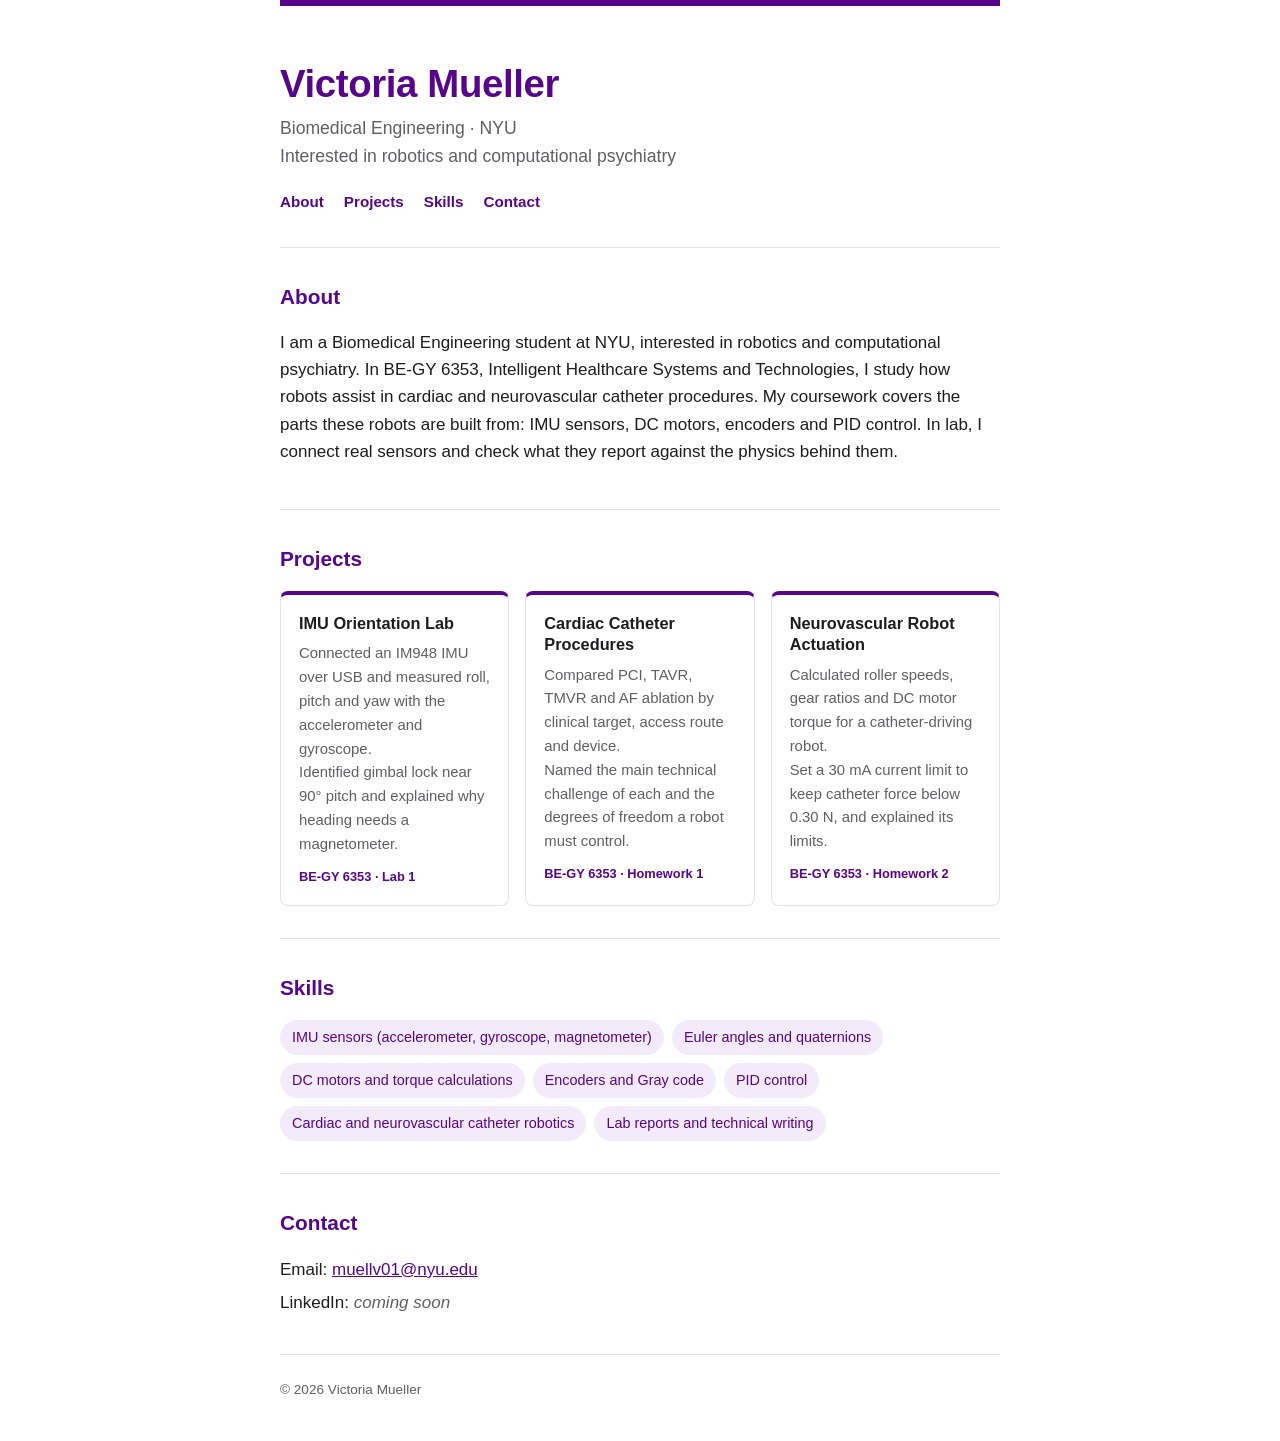
==== index.html @ a9e7413c "Add personal website Co-Authored-By: Claude Opus 5.5 <noreply@anthropic.com>" ====
<!doctype html>
<html lang="en">
<head>
<meta charset="utf-8">
<meta name="viewport" content="width=device-width, initial-scale=1">
<title>Victoria Mueller</title>
<meta name="description" content="Victoria Mueller — Biomedical Engineering, NYU. Robotics and computational psychiatry.">
<style>
  :root {
    --purple: #57068c;
    --purple-light: #f3ebf9;
    --text: #1d1d1f;
    --muted: #5f5f66;
    --line: #e6e1ea;
    --bg: #ffffff;
  }
  * { box-sizing: border-box; }
  body {
    margin: 0;
    background: var(--bg);
    color: var(--text);
    font: 17px/1.6 -apple-system, BlinkMacSystemFont, "Segoe UI", Roboto, Helvetica, Arial, sans-serif;
  }
  .wrap { max-width: 760px; margin: 0 auto; padding: 0 20px; }
  header { border-top: 6px solid var(--purple); padding: 56px 0 32px; }
  h1 { margin: 0; font-size: 2.4rem; line-height: 1.15; color: var(--purple); letter-spacing: -0.01em; }
  .tagline { margin: 8px 0 0; font-size: 1.1rem; color: var(--muted); }
  nav { margin-top: 20px; display: flex; flex-wrap: wrap; gap: 8px 20px; }
  nav a { color: var(--purple); text-decoration: none; font-weight: 600; font-size: 0.95rem; }
  nav a:hover { text-decoration: underline; }
  section { padding: 32px 0; border-top: 1px solid var(--line); }
  h2 { margin: 0 0 16px; font-size: 1.3rem; color: var(--purple); }
  p { margin: 0 0 12px; }
  .cards { display: grid; gap: 16px; grid-template-columns: 1fr; }
  @media (min-width: 640px) { .cards { grid-template-columns: repeat(3, 1fr); } }
  .card {
    border: 1px solid var(--line);
    border-top: 4px solid var(--purple);
    border-radius: 8px;
    padding: 18px;
    background: #fff;
  }
  .card h3 { margin: 0 0 8px; font-size: 1.02rem; line-height: 1.3; }
  .card p { margin: 0; font-size: 0.93rem; color: var(--muted); }
  .card .course { display: block; margin-top: 10px; font-size: 0.8rem; color: var(--purple); font-weight: 600; }
  .skills { list-style: none; padding: 0; margin: 0; display: flex; flex-wrap: wrap; gap: 8px; }
  .skills li {
    background: var(--purple-light);
    color: var(--purple);
    padding: 6px 12px;
    border-radius: 999px;
    font-size: 0.9rem;
    font-weight: 500;
  }
  .contact { list-style: none; padding: 0; margin: 0; }
  .contact li { margin-bottom: 6px; }
  .contact a { color: var(--purple); }
  .todo { color: var(--muted); font-style: italic; }
  footer { padding: 24px 0 40px; border-top: 1px solid var(--line); color: var(--muted); font-size: 0.85rem; }
  @media (max-width: 480px) {
    header { padding-top: 40px; }
    h1 { font-size: 2rem; }
  }
</style>
</head>
<body>
  <div class="wrap">
    <header>
      <h1>Victoria Mueller</h1>
      <p class="tagline">Biomedical Engineering · NYU<br>Interested in robotics and computational psychiatry</p>
      <nav>
        <a href="#about">About</a>
        <a href="#projects">Projects</a>
        <a href="#skills">Skills</a>
        <a href="#contact">Contact</a>
      </nav>
    </header>

    <section id="about">
      <h2>About</h2>
      <p>I am a Biomedical Engineering student at NYU, interested in robotics and computational psychiatry. In BE-GY 6353, Intelligent Healthcare Systems and Technologies, I study how robots assist in cardiac and neurovascular catheter procedures. My coursework covers the parts these robots are built from: IMU sensors, DC motors, encoders and PID control. In lab, I connect real sensors and check what they report against the physics behind them.</p>
    </section>

    <section id="projects">
      <h2>Projects</h2>
      <div class="cards">
        <article class="card">
          <h3>IMU Orientation Lab</h3>
          <p>Connected an IM948 IMU over USB and measured roll, pitch and yaw with the accelerometer and gyroscope.</p>
          <p>Identified gimbal lock near 90° pitch and explained why heading needs a magnetometer.</p>
          <span class="course">BE-GY 6353 · Lab 1</span>
        </article>
        <article class="card">
          <h3>Cardiac Catheter Procedures</h3>
          <p>Compared PCI, TAVR, TMVR and AF ablation by clinical target, access route and device.</p>
          <p>Named the main technical challenge of each and the degrees of freedom a robot must control.</p>
          <span class="course">BE-GY 6353 · Homework 1</span>
        </article>
        <article class="card">
          <h3>Neurovascular Robot Actuation</h3>
          <p>Calculated roller speeds, gear ratios and DC motor torque for a catheter-driving robot.</p>
          <p>Set a 30 mA current limit to keep catheter force below 0.30 N, and explained its limits.</p>
          <span class="course">BE-GY 6353 · Homework 2</span>
        </article>
      </div>
    </section>

    <section id="skills">
      <h2>Skills</h2>
      <ul class="skills">
        <li>IMU sensors (accelerometer, gyroscope, magnetometer)</li>
        <li>Euler angles and quaternions</li>
        <li>DC motors and torque calculations</li>
        <li>Encoders and Gray code</li>
        <li>PID control</li>
        <li>Cardiac and neurovascular catheter robotics</li>
        <li>Lab reports and technical writing</li>
      </ul>
    </section>

    <section id="contact">
      <h2>Contact</h2>
      <ul class="contact">
        <li>Email: <a href="mailto:muellv01@nyu.edu">muellv01@nyu.edu</a></li>
        <li>LinkedIn: <span class="todo">coming soon</span></li>
      </ul>
    </section>

    <footer>© 2026 Victoria Mueller</footer>
  </div>
</body>
</html>
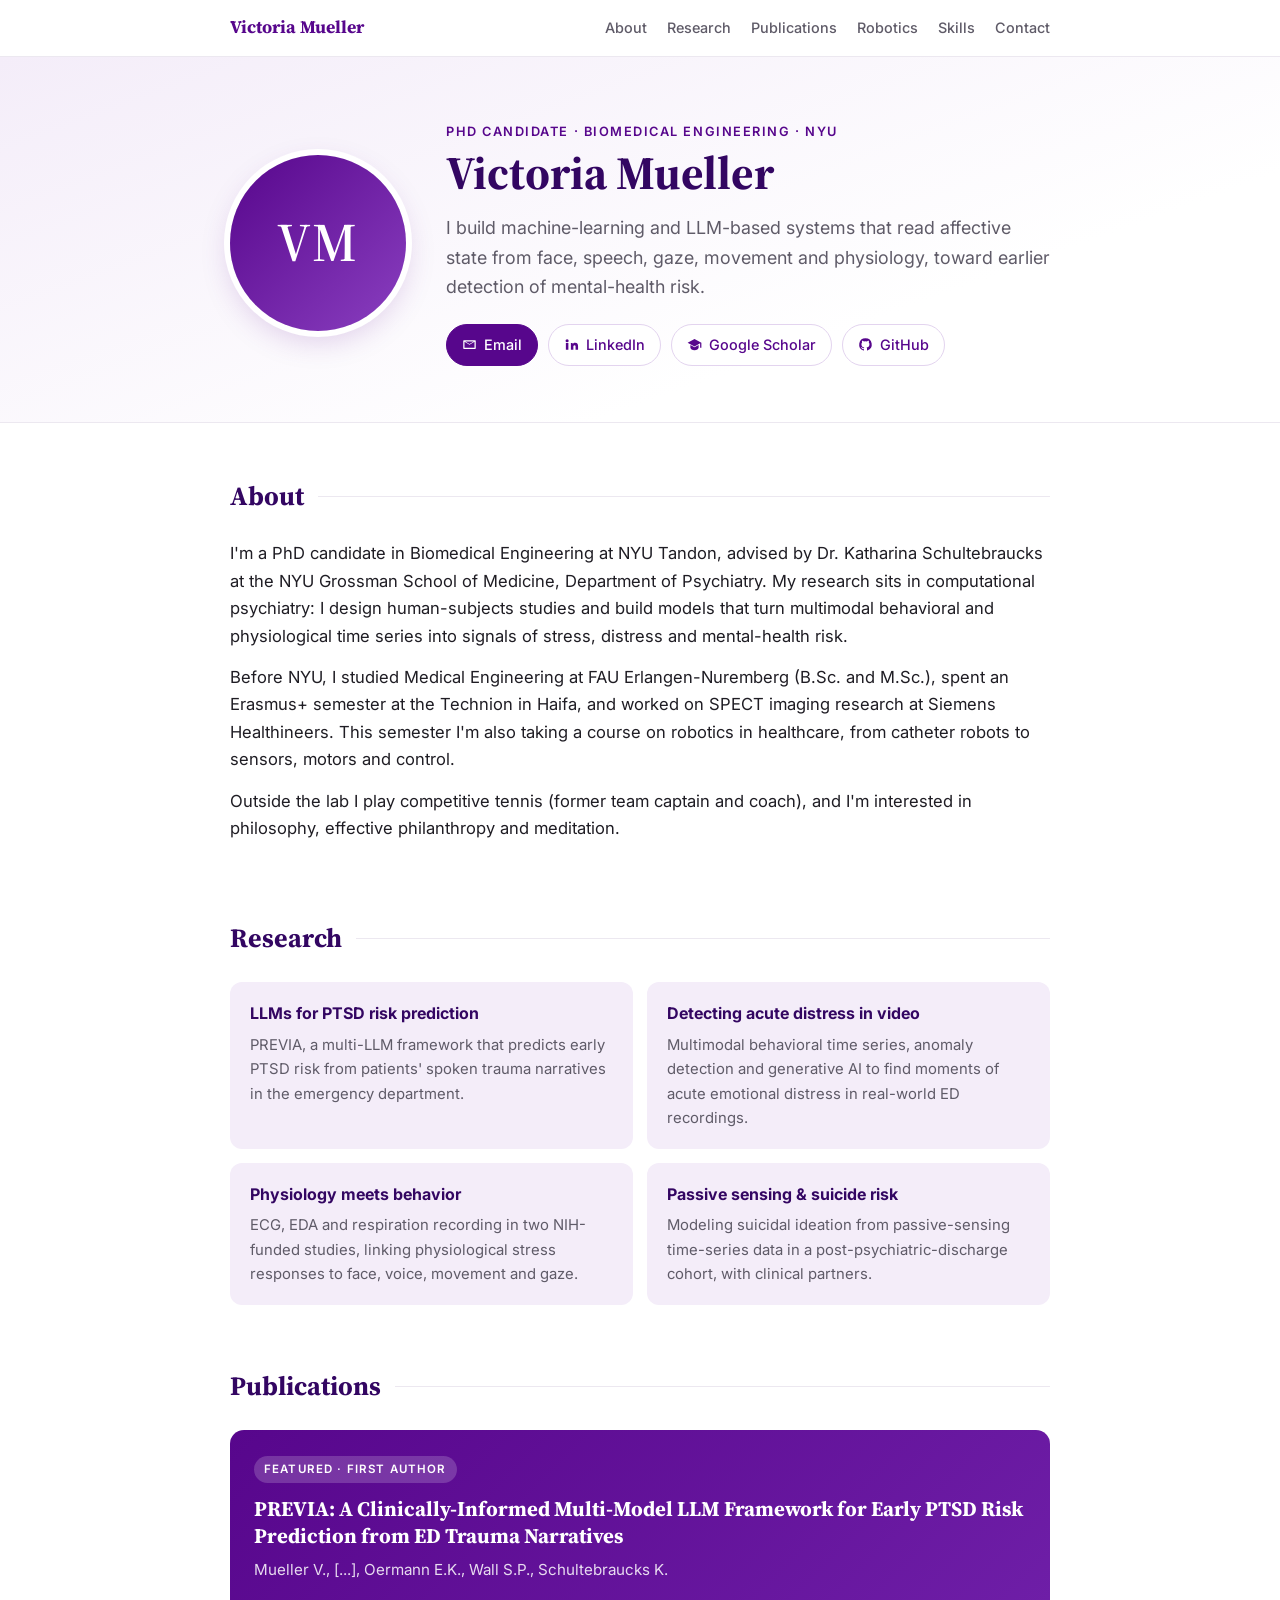
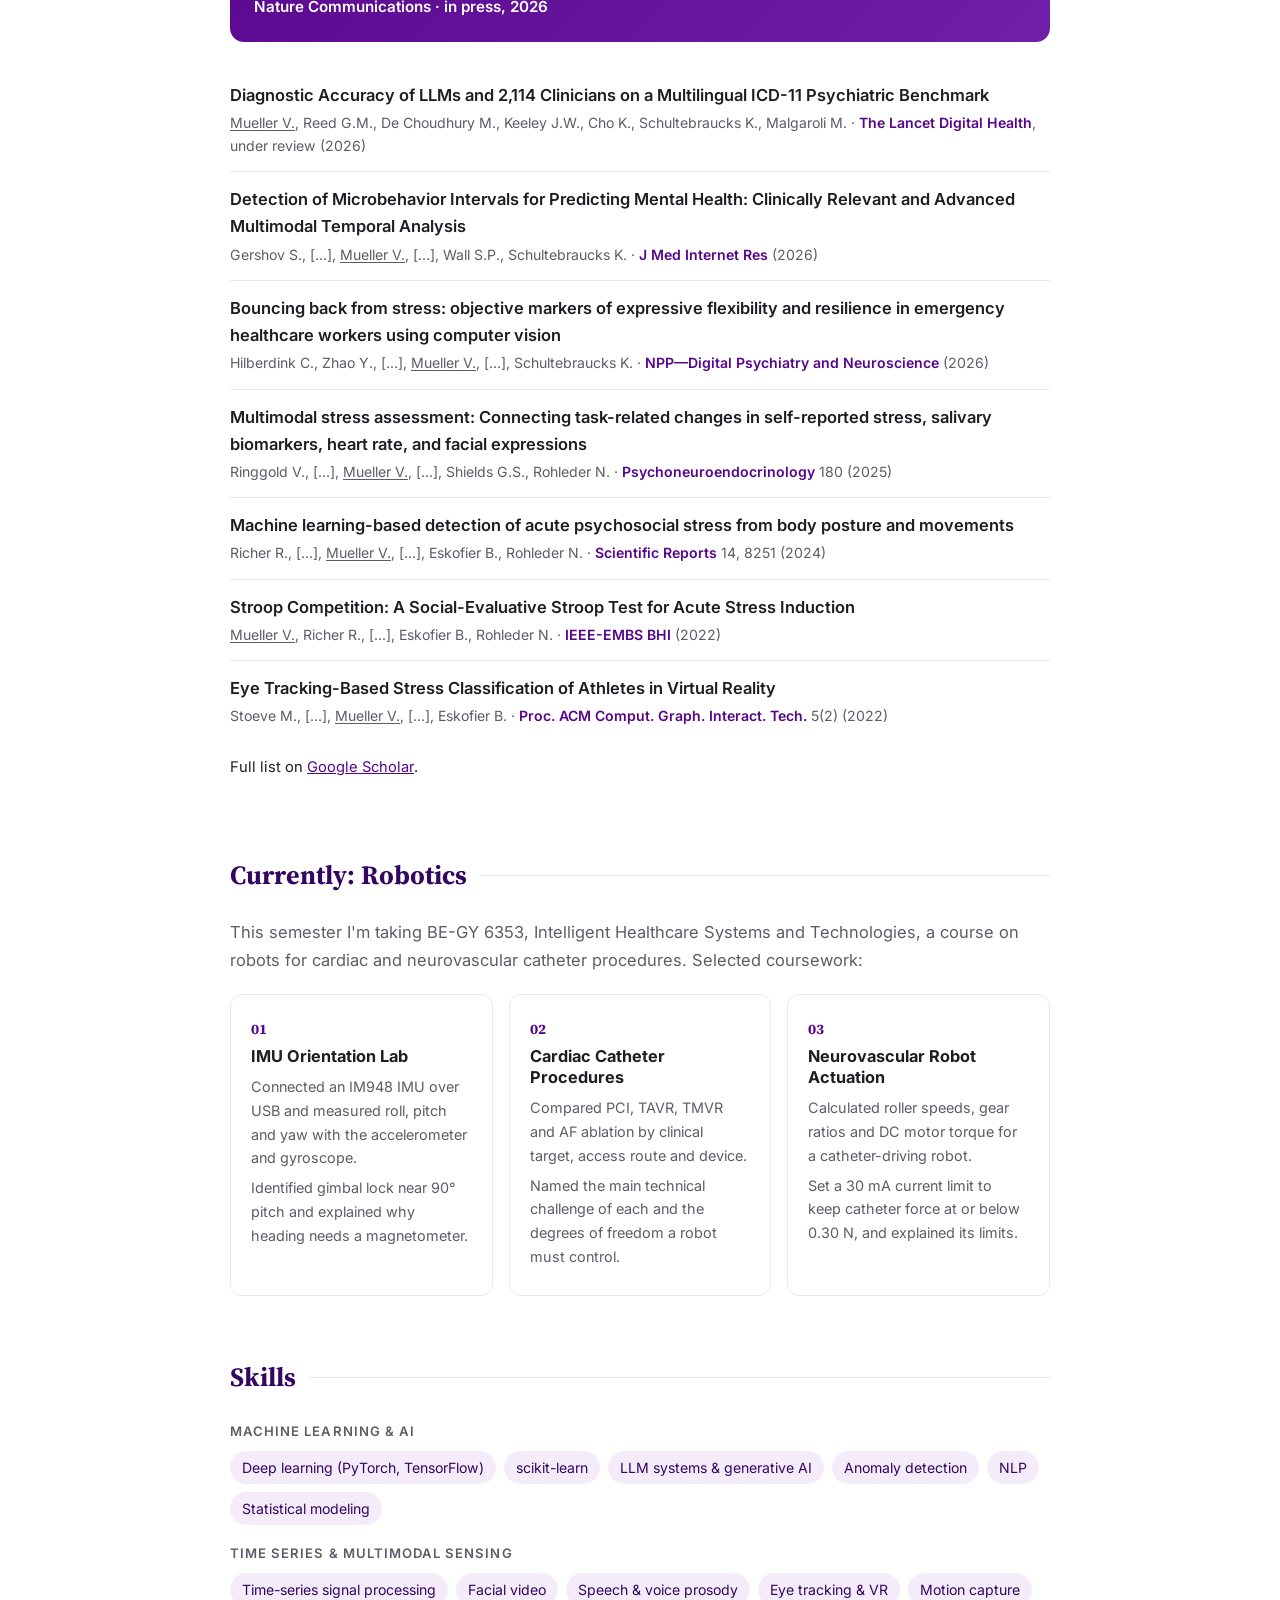
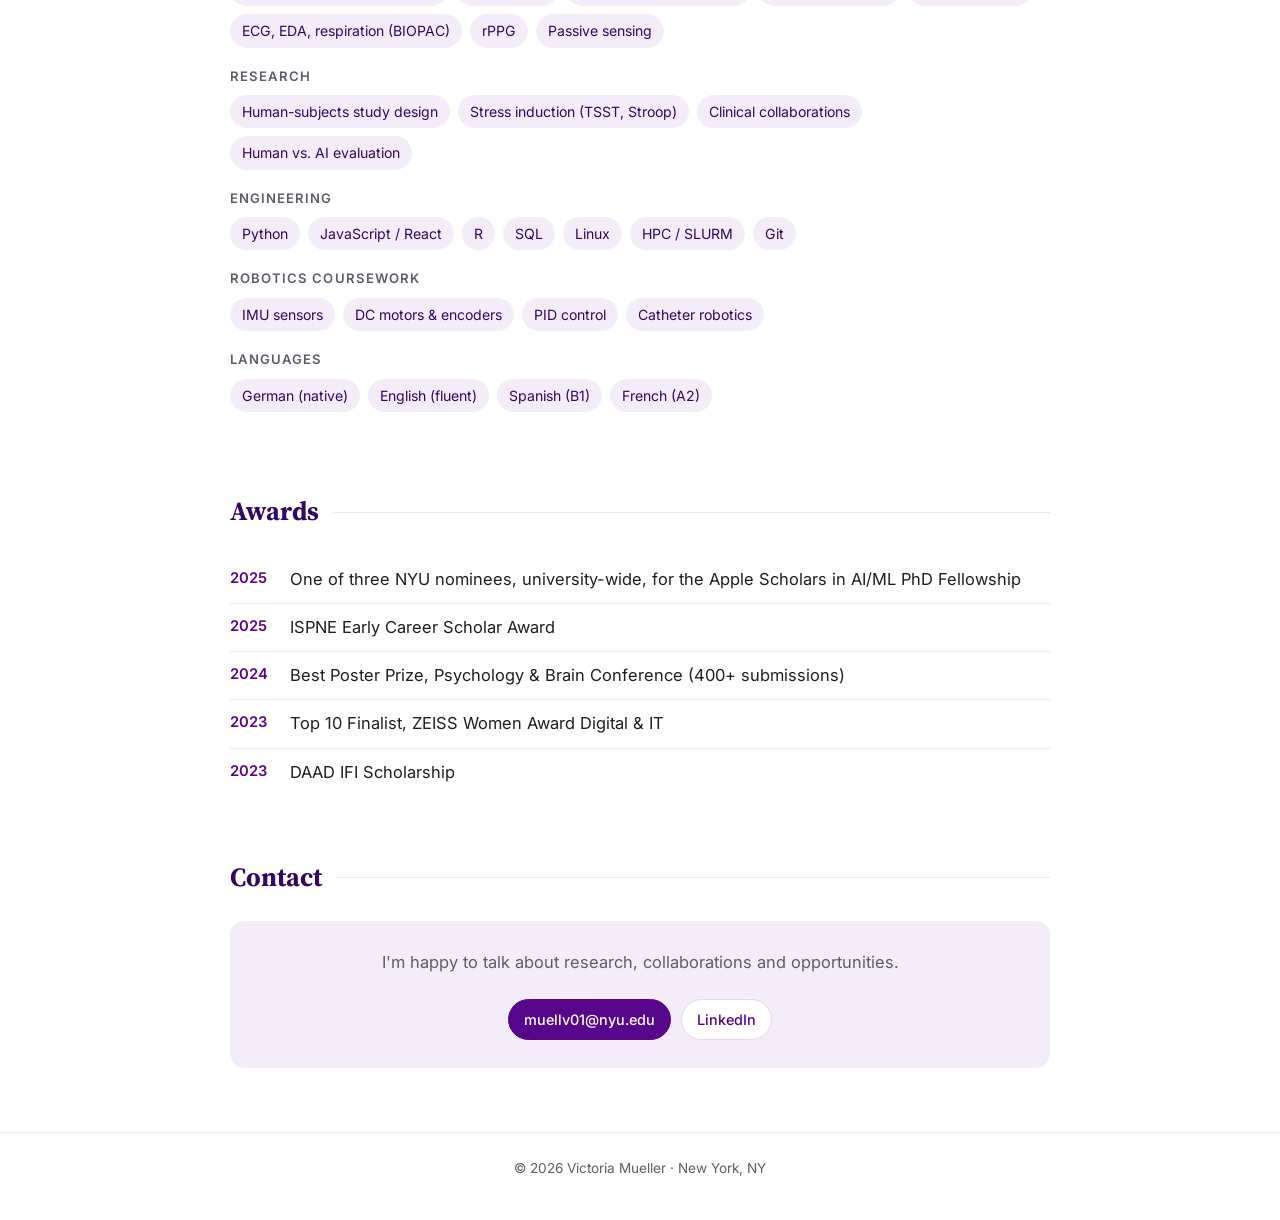
==== commit ddaa896e: "Redesign site: research, publications, awards, photo slot Co-Authored-By: Claude Opus 5.5 <noreply@a" ====
--- a/index.html
+++ b/index.html
@@ -4,129 +4,375 @@
 <meta charset="utf-8">
 <meta name="viewport" content="width=device-width, initial-scale=1">
 <title>Victoria Mueller</title>
-<meta name="description" content="Victoria Mueller — Biomedical Engineering, NYU. Robotics and computational psychiatry.">
+<meta name="description" content="Victoria Mueller — PhD candidate in Biomedical Engineering at NYU. Computational psychiatry, machine learning, and multimodal sensing.">
+<link rel="preconnect" href="https://fonts.googleapis.com">
+<link rel="preconnect" href="https://fonts.gstatic.com" crossorigin>
+<link href="https://fonts.googleapis.com/css2?family=Inter:wght@400;500;600&family=Source+Serif+4:opsz,wght@8..60,600;8..60,700&display=swap" rel="stylesheet">
 <style>
   :root {
     --purple: #57068c;
-    --purple-light: #f3ebf9;
-    --text: #1d1d1f;
-    --muted: #5f5f66;
-    --line: #e6e1ea;
+    --purple-dark: #330662;
+    --purple-soft: #f4edf9;
+    --purple-line: #e3d4ef;
+    --text: #1f1d24;
+    --muted: #5f5b68;
+    --line: #ece8f0;
     --bg: #ffffff;
+    --serif: "Source Serif 4", Georgia, "Times New Roman", serif;
+    --sans: "Inter", -apple-system, BlinkMacSystemFont, "Segoe UI", Roboto, Helvetica, Arial, sans-serif;
   }
   * { box-sizing: border-box; }
+  html { scroll-behavior: smooth; }
   body {
     margin: 0;
     background: var(--bg);
     color: var(--text);
-    font: 17px/1.6 -apple-system, BlinkMacSystemFont, "Segoe UI", Roboto, Helvetica, Arial, sans-serif;
-  }
-  .wrap { max-width: 760px; margin: 0 auto; padding: 0 20px; }
-  header { border-top: 6px solid var(--purple); padding: 56px 0 32px; }
-  h1 { margin: 0; font-size: 2.4rem; line-height: 1.15; color: var(--purple); letter-spacing: -0.01em; }
-  .tagline { margin: 8px 0 0; font-size: 1.1rem; color: var(--muted); }
-  nav { margin-top: 20px; display: flex; flex-wrap: wrap; gap: 8px 20px; }
-  nav a { color: var(--purple); text-decoration: none; font-weight: 600; font-size: 0.95rem; }
-  nav a:hover { text-decoration: underline; }
-  section { padding: 32px 0; border-top: 1px solid var(--line); }
-  h2 { margin: 0 0 16px; font-size: 1.3rem; color: var(--purple); }
-  p { margin: 0 0 12px; }
+    font: 16.5px/1.65 var(--sans);
+    -webkit-font-smoothing: antialiased;
+  }
+  a { color: var(--purple); }
+  .wrap { max-width: 860px; margin: 0 auto; padding: 0 20px; }
+
+  /* Top bar */
+  .topbar {
+    position: sticky; top: 0; z-index: 10;
+    background: rgba(255,255,255,.92);
+    backdrop-filter: blur(8px);
+    -webkit-backdrop-filter: blur(8px);
+    border-bottom: 1px solid var(--line);
+  }
+  .topbar .wrap { display: flex; align-items: center; justify-content: space-between; height: 56px; gap: 16px; }
+  .brand { font-family: var(--serif); font-weight: 700; font-size: 1.1rem; color: var(--purple); text-decoration: none; white-space: nowrap; }
+  .topbar nav { display: flex; gap: 20px; overflow-x: auto; scrollbar-width: none; }
+  .topbar nav::-webkit-scrollbar { display: none; }
+  .topbar nav a { color: var(--muted); text-decoration: none; font-size: .9rem; font-weight: 500; white-space: nowrap; }
+  .topbar nav a:hover { color: var(--purple); }
+
+  /* Hero */
+  .hero {
+    background: linear-gradient(160deg, var(--purple-soft) 0%, #ffffff 70%);
+    border-bottom: 1px solid var(--line);
+  }
+  .hero .wrap { display: flex; align-items: center; gap: 40px; padding-top: 64px; padding-bottom: 56px; }
+  .photo {
+    flex: 0 0 176px; width: 176px; height: 176px; border-radius: 50%;
+    overflow: hidden; position: relative;
+    background: linear-gradient(135deg, var(--purple) 0%, #8a3fc0 100%);
+    box-shadow: 0 0 0 6px #fff, 0 10px 30px rgba(87, 6, 140, .18);
+    display: flex; align-items: center; justify-content: center;
+  }
+  .photo span { color: #fff; font-family: var(--serif); font-size: 3.4rem; font-weight: 600; letter-spacing: .02em; }
+  .photo img { position: absolute; inset: 0; width: 100%; height: 100%; object-fit: cover; }
+  .eyebrow { margin: 0 0 6px; font-size: .8rem; font-weight: 600; letter-spacing: .12em; text-transform: uppercase; color: var(--purple); }
+  h1 { margin: 0; font-family: var(--serif); font-size: 2.9rem; line-height: 1.1; color: var(--purple-dark); }
+  .lede { margin: 14px 0 0; font-size: 1.12rem; color: var(--muted); max-width: 34em; }
+  .links { margin-top: 22px; display: flex; flex-wrap: wrap; gap: 10px; }
+  .btn {
+    display: inline-flex; align-items: center; gap: 7px;
+    padding: 8px 15px; border-radius: 999px;
+    font-size: .9rem; font-weight: 500; text-decoration: none;
+    border: 1px solid var(--purple-line); background: #fff; color: var(--purple);
+    transition: background .15s, border-color .15s;
+  }
+  .btn:hover { background: var(--purple-soft); border-color: var(--purple); }
+  .btn.primary { background: var(--purple); color: #fff; border-color: var(--purple); }
+  .btn.primary:hover { background: var(--purple-dark); }
+  .btn svg { width: 15px; height: 15px; fill: currentColor; flex: none; }
+
+  /* Sections */
+  section { padding: 52px 0 8px; scroll-margin-top: 64px; }
+  h2 {
+    margin: 0 0 22px; font-family: var(--serif); font-size: 1.65rem; color: var(--purple-dark);
+    display: flex; align-items: center; gap: 14px;
+  }
+  h2::after { content: ""; flex: 1; height: 1px; background: var(--line); }
+  p { margin: 0 0 14px; }
+  .about p { font-size: 1.04rem; }
+
+  /* Research */
+  .research { display: grid; gap: 14px; grid-template-columns: 1fr; }
+  @media (min-width: 680px) { .research { grid-template-columns: 1fr 1fr; } }
+  .r-item { padding: 18px 20px; border-radius: 12px; background: var(--purple-soft); }
+  .r-item h3 { margin: 0 0 6px; font-size: 1rem; color: var(--purple-dark); }
+  .r-item p { margin: 0; font-size: .93rem; color: var(--muted); }
+
+  /* Publications */
+  .featured {
+    position: relative; padding: 24px 24px 22px; border-radius: 14px;
+    background: linear-gradient(135deg, var(--purple) 0%, #6f1fa8 100%); color: #fff;
+    margin-bottom: 26px;
+  }
+  .featured .tag {
+    display: inline-block; font-size: .72rem; font-weight: 600; letter-spacing: .1em; text-transform: uppercase;
+    background: rgba(255,255,255,.18); padding: 4px 10px; border-radius: 999px; margin-bottom: 12px;
+  }
+  .featured h3 { margin: 0 0 8px; font-family: var(--serif); font-size: 1.3rem; line-height: 1.3; }
+  .featured p { margin: 0; color: rgba(255,255,255,.85); font-size: .95rem; }
+  .featured .venue { margin-top: 12px; font-weight: 600; color: #fff; }
+  .pubs { list-style: none; margin: 0; padding: 0; }
+  .pubs li { padding: 14px 0; border-bottom: 1px solid var(--line); }
+  .pubs li:last-child { border-bottom: 0; }
+  .pubs .title { font-weight: 600; color: var(--text); text-decoration: none; }
+  a.title:hover { color: var(--purple); text-decoration: underline; }
+  .pubs .meta { display: block; font-size: .88rem; color: var(--muted); margin-top: 2px; }
+  .pubs .meta b { color: var(--purple); font-weight: 600; }
+  .me { text-decoration: underline; text-underline-offset: 2px; }
+  .more { margin-top: 14px; font-size: .92rem; }
+
+  /* Robotics */
+  .note { color: var(--muted); margin-bottom: 20px; }
   .cards { display: grid; gap: 16px; grid-template-columns: 1fr; }
-  @media (min-width: 640px) { .cards { grid-template-columns: repeat(3, 1fr); } }
+  @media (min-width: 680px) { .cards { grid-template-columns: repeat(3, 1fr); } }
   .card {
-    border: 1px solid var(--line);
-    border-top: 4px solid var(--purple);
-    border-radius: 8px;
-    padding: 18px;
-    background: #fff;
-  }
-  .card h3 { margin: 0 0 8px; font-size: 1.02rem; line-height: 1.3; }
-  .card p { margin: 0; font-size: 0.93rem; color: var(--muted); }
-  .card .course { display: block; margin-top: 10px; font-size: 0.8rem; color: var(--purple); font-weight: 600; }
-  .skills { list-style: none; padding: 0; margin: 0; display: flex; flex-wrap: wrap; gap: 8px; }
-  .skills li {
-    background: var(--purple-light);
-    color: var(--purple);
-    padding: 6px 12px;
-    border-radius: 999px;
-    font-size: 0.9rem;
-    font-weight: 500;
-  }
-  .contact { list-style: none; padding: 0; margin: 0; }
-  .contact li { margin-bottom: 6px; }
-  .contact a { color: var(--purple); }
-  .todo { color: var(--muted); font-style: italic; }
-  footer { padding: 24px 0 40px; border-top: 1px solid var(--line); color: var(--muted); font-size: 0.85rem; }
-  @media (max-width: 480px) {
-    header { padding-top: 40px; }
-    h1 { font-size: 2rem; }
+    border: 1px solid var(--line); border-radius: 12px; padding: 20px;
+    background: #fff; transition: box-shadow .2s, transform .2s;
+  }
+  .card:hover { box-shadow: 0 8px 24px rgba(87, 6, 140, .10); transform: translateY(-2px); }
+  .card .num { font-family: var(--serif); font-size: .9rem; font-weight: 700; color: var(--purple); }
+  .card h3 { margin: 4px 0 8px; font-size: 1.02rem; line-height: 1.3; }
+  .card p { margin: 0 0 6px; font-size: .9rem; color: var(--muted); }
+
+  /* Skills */
+  .skill-group { margin-bottom: 18px; }
+  .skill-group h3 { margin: 0 0 8px; font-size: .82rem; font-weight: 600; letter-spacing: .08em; text-transform: uppercase; color: var(--muted); }
+  .chips { list-style: none; padding: 0; margin: 0; display: flex; flex-wrap: wrap; gap: 8px; }
+  .chips li { background: var(--purple-soft); color: var(--purple-dark); padding: 5px 12px; border-radius: 999px; font-size: .88rem; }
+
+  /* Awards */
+  .awards { list-style: none; padding: 0; margin: 0; }
+  .awards li { display: flex; gap: 16px; padding: 10px 0; border-bottom: 1px solid var(--line); }
+  .awards li:last-child { border-bottom: 0; }
+  .awards .yr { flex: 0 0 44px; color: var(--purple); font-weight: 600; font-size: .92rem; }
+
+  /* Contact */
+  .contact-box {
+    margin-top: 4px; padding: 28px; border-radius: 14px; background: var(--purple-soft); text-align: center;
+  }
+  .contact-box p { color: var(--muted); }
+  .contact-box .links { justify-content: center; }
+
+  footer { margin-top: 56px; padding: 24px 0 40px; border-top: 1px solid var(--line); color: var(--muted); font-size: .85rem; text-align: center; }
+
+  @media (max-width: 640px) {
+    .hero .wrap { flex-direction: column; align-items: flex-start; gap: 24px; padding-top: 40px; padding-bottom: 40px; }
+    .photo { flex-basis: 128px; width: 128px; height: 128px; }
+    .photo span { font-size: 2.5rem; }
+    h1 { font-size: 2.2rem; }
+    .topbar nav { gap: 14px; }
+    .brand { display: none; }
+    .featured { padding: 20px; }
   }
 </style>
 </head>
 <body>
-  <div class="wrap">
-    <header>
-      <h1>Victoria Mueller</h1>
-      <p class="tagline">Biomedical Engineering · NYU<br>Interested in robotics and computational psychiatry</p>
+  <header class="topbar">
+    <div class="wrap">
+      <a class="brand" href="#top">Victoria Mueller</a>
       <nav>
         <a href="#about">About</a>
-        <a href="#projects">Projects</a>
+        <a href="#research">Research</a>
+        <a href="#publications">Publications</a>
+        <a href="#robotics">Robotics</a>
         <a href="#skills">Skills</a>
         <a href="#contact">Contact</a>
       </nav>
-    </header>
-
-    <section id="about">
+    </div>
+  </header>
+
+  <div class="hero" id="top">
+    <div class="wrap">
+      <div class="photo">
+        <span aria-hidden="true">VM</span>
+        <!-- Put your photo in this folder as photo.jpg and it appears here automatically -->
+        <img src="photo.jpg" alt="Portrait of Victoria Mueller" onerror="this.remove()">
+      </div>
+      <div>
+        <p class="eyebrow">PhD Candidate · Biomedical Engineering · NYU</p>
+        <h1>Victoria Mueller</h1>
+        <p class="lede">I build machine-learning and LLM-based systems that read affective state from face, speech, gaze, movement and physiology, toward earlier detection of mental-health risk.</p>
+        <div class="links">
+          <a class="btn primary" href="mailto:muellv01@nyu.edu">
+            <svg viewBox="0 0 24 24" aria-hidden="true"><path d="M3 5h18a1 1 0 0 1 1 1v12a1 1 0 0 1-1 1H3a1 1 0 0 1-1-1V6a1 1 0 0 1 1-1zm9 7.2L4 7.4V17h16V7.4l-8 4.8zM5.2 7 12 11l6.8-4H5.2z"/></svg>
+            Email
+          </a>
+          <a class="btn" href="https://www.linkedin.com/in/victoria-Mueller-114929235/" target="_blank" rel="noopener">
+            <svg viewBox="0 0 24 24" aria-hidden="true"><path d="M4.98 3.5a2.5 2.5 0 1 1 0 5 2.5 2.5 0 0 1 0-5zM3 9.5h4v11H3v-11zm7 0h3.8v1.6h.1c.5-1 1.8-2 3.8-2 4 0 4.8 2.6 4.8 6v5.4h-4v-4.8c0-1.2 0-2.6-1.6-2.6s-1.9 1.2-1.9 2.5v4.9h-4v-11z"/></svg>
+            LinkedIn
+          </a>
+          <a class="btn" href="https://scholar.google.com/citations?user=6Rv_WroAAAAJ" target="_blank" rel="noopener">
+            <svg viewBox="0 0 24 24" aria-hidden="true"><path d="M12 3 1 9l11 6 9-4.9V17h2V9L12 3zm-6.6 9.9V17c0 1.7 3 4 6.6 4s6.6-2.3 6.6-4v-4.1L12 16.5l-6.6-3.6z"/></svg>
+            Google Scholar
+          </a>
+          <a class="btn" href="https://github.com/VictoriaMuellerNYU" target="_blank" rel="noopener">
+            <svg viewBox="0 0 24 24" aria-hidden="true"><path d="M12 2a10 10 0 0 0-3.2 19.5c.5.1.7-.2.7-.5v-1.7c-2.8.6-3.4-1.3-3.4-1.3-.5-1.2-1.1-1.5-1.1-1.5-.9-.6.1-.6.1-.6 1 .1 1.5 1 1.5 1 .9 1.6 2.4 1.1 2.9.8.1-.7.4-1.1.6-1.3-2.2-.3-4.6-1.1-4.6-5 0-1.1.4-2 1-2.7-.1-.3-.4-1.3.1-2.7 0 0 .8-.3 2.8 1a9.6 9.6 0 0 1 5 0c1.9-1.3 2.8-1 2.8-1 .5 1.4.2 2.4.1 2.7.6.7 1 1.6 1 2.7 0 3.9-2.3 4.7-4.6 5 .4.3.7.9.7 1.9V21c0 .3.2.6.7.5A10 10 0 0 0 12 2z"/></svg>
+            GitHub
+          </a>
+        </div>
+      </div>
+    </div>
+  </div>
+
+  <main class="wrap">
+    <section id="about" class="about">
       <h2>About</h2>
-      <p>I am a Biomedical Engineering student at NYU, interested in robotics and computational psychiatry. In BE-GY 6353, Intelligent Healthcare Systems and Technologies, I study how robots assist in cardiac and neurovascular catheter procedures. My coursework covers the parts these robots are built from: IMU sensors, DC motors, encoders and PID control. In lab, I connect real sensors and check what they report against the physics behind them.</p>
-    </section>
-
-    <section id="projects">
-      <h2>Projects</h2>
+      <p>I'm a PhD candidate in Biomedical Engineering at NYU Tandon, advised by Dr. Katharina Schultebraucks at the NYU Grossman School of Medicine, Department of Psychiatry. My research sits in computational psychiatry: I design human-subjects studies and build models that turn multimodal behavioral and physiological time series into signals of stress, distress and mental-health risk.</p>
+      <p>Before NYU, I studied Medical Engineering at FAU Erlangen-Nuremberg (B.Sc. and M.Sc.), spent an Erasmus+ semester at the Technion in Haifa, and worked on SPECT imaging research at Siemens Healthineers. This semester I'm also taking a course on robotics in healthcare, from catheter robots to sensors, motors and control.</p>
+      <p>Outside the lab I play competitive tennis (former team captain and coach), and I'm interested in philosophy, effective philanthropy and meditation.</p>
+    </section>
+
+    <section id="research">
+      <h2>Research</h2>
+      <div class="research">
+        <div class="r-item">
+          <h3>LLMs for PTSD risk prediction</h3>
+          <p>PREVIA, a multi-LLM framework that predicts early PTSD risk from patients' spoken trauma narratives in the emergency department.</p>
+        </div>
+        <div class="r-item">
+          <h3>Detecting acute distress in video</h3>
+          <p>Multimodal behavioral time series, anomaly detection and generative AI to find moments of acute emotional distress in real-world ED recordings.</p>
+        </div>
+        <div class="r-item">
+          <h3>Physiology meets behavior</h3>
+          <p>ECG, EDA and respiration recording in two NIH-funded studies, linking physiological stress responses to face, voice, movement and gaze.</p>
+        </div>
+        <div class="r-item">
+          <h3>Passive sensing &amp; suicide risk</h3>
+          <p>Modeling suicidal ideation from passive-sensing time-series data in a post-psychiatric-discharge cohort, with clinical partners.</p>
+        </div>
+      </div>
+    </section>
+
+    <section id="publications">
+      <h2>Publications</h2>
+      <div class="featured">
+        <span class="tag">Featured · First author</span>
+        <h3>PREVIA: A Clinically-Informed Multi-Model LLM Framework for Early PTSD Risk Prediction from ED Trauma Narratives</h3>
+        <p>Mueller V., [...], Oermann E.K., Wall S.P., Schultebraucks K.</p>
+        <p class="venue">Nature Communications · in press, 2026</p>
+      </div>
+      <ul class="pubs">
+        <li>
+          <span class="title">Diagnostic Accuracy of LLMs and 2,114 Clinicians on a Multilingual ICD-11 Psychiatric Benchmark</span>
+          <span class="meta"><span class="me">Mueller V.</span>, Reed G.M., De Choudhury M., Keeley J.W., Cho K., Schultebraucks K., Malgaroli M. · <b>The Lancet Digital Health</b>, under review (2026)</span>
+        </li>
+        <li>
+          <a class="title" href="https://www.jmir.org/2026/1/e87049" target="_blank" rel="noopener">Detection of Microbehavior Intervals for Predicting Mental Health: Clinically Relevant and Advanced Multimodal Temporal Analysis</a>
+          <span class="meta">Gershov S., [...], <span class="me">Mueller V.</span>, [...], Wall S.P., Schultebraucks K. · <b>J Med Internet Res</b> (2026)</span>
+        </li>
+        <li>
+          <span class="title">Bouncing back from stress: objective markers of expressive flexibility and resilience in emergency healthcare workers using computer vision</span>
+          <span class="meta">Hilberdink C., Zhao Y., [...], <span class="me">Mueller V.</span>, [...], Schultebraucks K. · <b>NPP—Digital Psychiatry and Neuroscience</b> (2026)</span>
+        </li>
+        <li>
+          <a class="title" href="https://doi.org/10.1016/j.psyneuen.2025.107560" target="_blank" rel="noopener">Multimodal stress assessment: Connecting task-related changes in self-reported stress, salivary biomarkers, heart rate, and facial expressions</a>
+          <span class="meta">Ringgold V., [...], <span class="me">Mueller V.</span>, [...], Shields G.S., Rohleder N. · <b>Psychoneuroendocrinology</b> 180 (2025)</span>
+        </li>
+        <li>
+          <a class="title" href="https://doi.org/10.1038/s41598-024-59043-1" target="_blank" rel="noopener">Machine learning-based detection of acute psychosocial stress from body posture and movements</a>
+          <span class="meta">Richer R., [...], <span class="me">Mueller V.</span>, [...], Eskofier B., Rohleder N. · <b>Scientific Reports</b> 14, 8251 (2024)</span>
+        </li>
+        <li>
+          <a class="title" href="https://ieeexplore.ieee.org/abstract/document/9926835" target="_blank" rel="noopener">Stroop Competition: A Social-Evaluative Stroop Test for Acute Stress Induction</a>
+          <span class="meta"><span class="me">Mueller V.</span>, Richer R., [...], Eskofier B., Rohleder N. · <b>IEEE-EMBS BHI</b> (2022)</span>
+        </li>
+        <li>
+          <a class="title" href="https://doi.org/10.1145/3530796" target="_blank" rel="noopener">Eye Tracking-Based Stress Classification of Athletes in Virtual Reality</a>
+          <span class="meta">Stoeve M., [...], <span class="me">Mueller V.</span>, [...], Eskofier B. · <b>Proc. ACM Comput. Graph. Interact. Tech.</b> 5(2) (2022)</span>
+        </li>
+      </ul>
+      <p class="more">Full list on <a href="https://scholar.google.com/citations?user=6Rv_WroAAAAJ" target="_blank" rel="noopener">Google Scholar</a>.</p>
+    </section>
+
+    <section id="robotics">
+      <h2>Currently: Robotics</h2>
+      <p class="note">This semester I'm taking BE-GY 6353, Intelligent Healthcare Systems and Technologies, a course on robots for cardiac and neurovascular catheter procedures. Selected coursework:</p>
       <div class="cards">
         <article class="card">
+          <span class="num">01</span>
           <h3>IMU Orientation Lab</h3>
           <p>Connected an IM948 IMU over USB and measured roll, pitch and yaw with the accelerometer and gyroscope.</p>
           <p>Identified gimbal lock near 90° pitch and explained why heading needs a magnetometer.</p>
-          <span class="course">BE-GY 6353 · Lab 1</span>
         </article>
         <article class="card">
+          <span class="num">02</span>
           <h3>Cardiac Catheter Procedures</h3>
           <p>Compared PCI, TAVR, TMVR and AF ablation by clinical target, access route and device.</p>
           <p>Named the main technical challenge of each and the degrees of freedom a robot must control.</p>
-          <span class="course">BE-GY 6353 · Homework 1</span>
         </article>
         <article class="card">
+          <span class="num">03</span>
           <h3>Neurovascular Robot Actuation</h3>
           <p>Calculated roller speeds, gear ratios and DC motor torque for a catheter-driving robot.</p>
-          <p>Set a 30 mA current limit to keep catheter force below 0.30 N, and explained its limits.</p>
-          <span class="course">BE-GY 6353 · Homework 2</span>
+          <p>Set a 30 mA current limit to keep catheter force at or below 0.30 N, and explained its limits.</p>
         </article>
       </div>
     </section>
 
     <section id="skills">
       <h2>Skills</h2>
-      <ul class="skills">
-        <li>IMU sensors (accelerometer, gyroscope, magnetometer)</li>
-        <li>Euler angles and quaternions</li>
-        <li>DC motors and torque calculations</li>
-        <li>Encoders and Gray code</li>
-        <li>PID control</li>
-        <li>Cardiac and neurovascular catheter robotics</li>
-        <li>Lab reports and technical writing</li>
+      <div class="skill-group">
+        <h3>Machine learning &amp; AI</h3>
+        <ul class="chips">
+          <li>Deep learning (PyTorch, TensorFlow)</li><li>scikit-learn</li><li>LLM systems &amp; generative AI</li>
+          <li>Anomaly detection</li><li>NLP</li><li>Statistical modeling</li>
+        </ul>
+      </div>
+      <div class="skill-group">
+        <h3>Time series &amp; multimodal sensing</h3>
+        <ul class="chips">
+          <li>Time-series signal processing</li><li>Facial video</li><li>Speech &amp; voice prosody</li><li>Eye tracking &amp; VR</li>
+          <li>Motion capture</li><li>ECG, EDA, respiration (BIOPAC)</li><li>rPPG</li><li>Passive sensing</li>
+        </ul>
+      </div>
+      <div class="skill-group">
+        <h3>Research</h3>
+        <ul class="chips">
+          <li>Human-subjects study design</li><li>Stress induction (TSST, Stroop)</li><li>Clinical collaborations</li><li>Human vs. AI evaluation</li>
+        </ul>
+      </div>
+      <div class="skill-group">
+        <h3>Engineering</h3>
+        <ul class="chips">
+          <li>Python</li><li>JavaScript / React</li><li>R</li><li>SQL</li><li>Linux</li><li>HPC / SLURM</li><li>Git</li>
+        </ul>
+      </div>
+      <div class="skill-group">
+        <h3>Robotics coursework</h3>
+        <ul class="chips">
+          <li>IMU sensors</li><li>DC motors &amp; encoders</li><li>PID control</li><li>Catheter robotics</li>
+        </ul>
+      </div>
+      <div class="skill-group">
+        <h3>Languages</h3>
+        <ul class="chips">
+          <li>German (native)</li><li>English (fluent)</li><li>Spanish (B1)</li><li>French (A2)</li>
+        </ul>
+      </div>
+    </section>
+
+    <section id="awards">
+      <h2>Awards</h2>
+      <ul class="awards">
+        <li><span class="yr">2025</span><span>One of three NYU nominees, university-wide, for the Apple Scholars in AI/ML PhD Fellowship</span></li>
+        <li><span class="yr">2025</span><span>ISPNE Early Career Scholar Award</span></li>
+        <li><span class="yr">2024</span><span>Best Poster Prize, Psychology &amp; Brain Conference (400+ submissions)</span></li>
+        <li><span class="yr">2023</span><span>Top 10 Finalist, ZEISS Women Award Digital &amp; IT</span></li>
+        <li><span class="yr">2023</span><span>DAAD IFI Scholarship</span></li>
       </ul>
     </section>
 
     <section id="contact">
       <h2>Contact</h2>
-      <ul class="contact">
-        <li>Email: <a href="mailto:muellv01@nyu.edu">muellv01@nyu.edu</a></li>
-        <li>LinkedIn: <span class="todo">coming soon</span></li>
-      </ul>
-    </section>
-
-    <footer>© 2026 Victoria Mueller</footer>
-  </div>
+      <div class="contact-box">
+        <p>I'm happy to talk about research, collaborations and opportunities.</p>
+        <div class="links">
+          <a class="btn primary" href="mailto:muellv01@nyu.edu">muellv01@nyu.edu</a>
+          <a class="btn" href="https://www.linkedin.com/in/victoria-Mueller-114929235/" target="_blank" rel="noopener">LinkedIn</a>
+        </div>
+      </div>
+    </section>
+  </main>
+
+  <footer>© 2026 Victoria Mueller · New York, NY</footer>
 </body>
 </html>
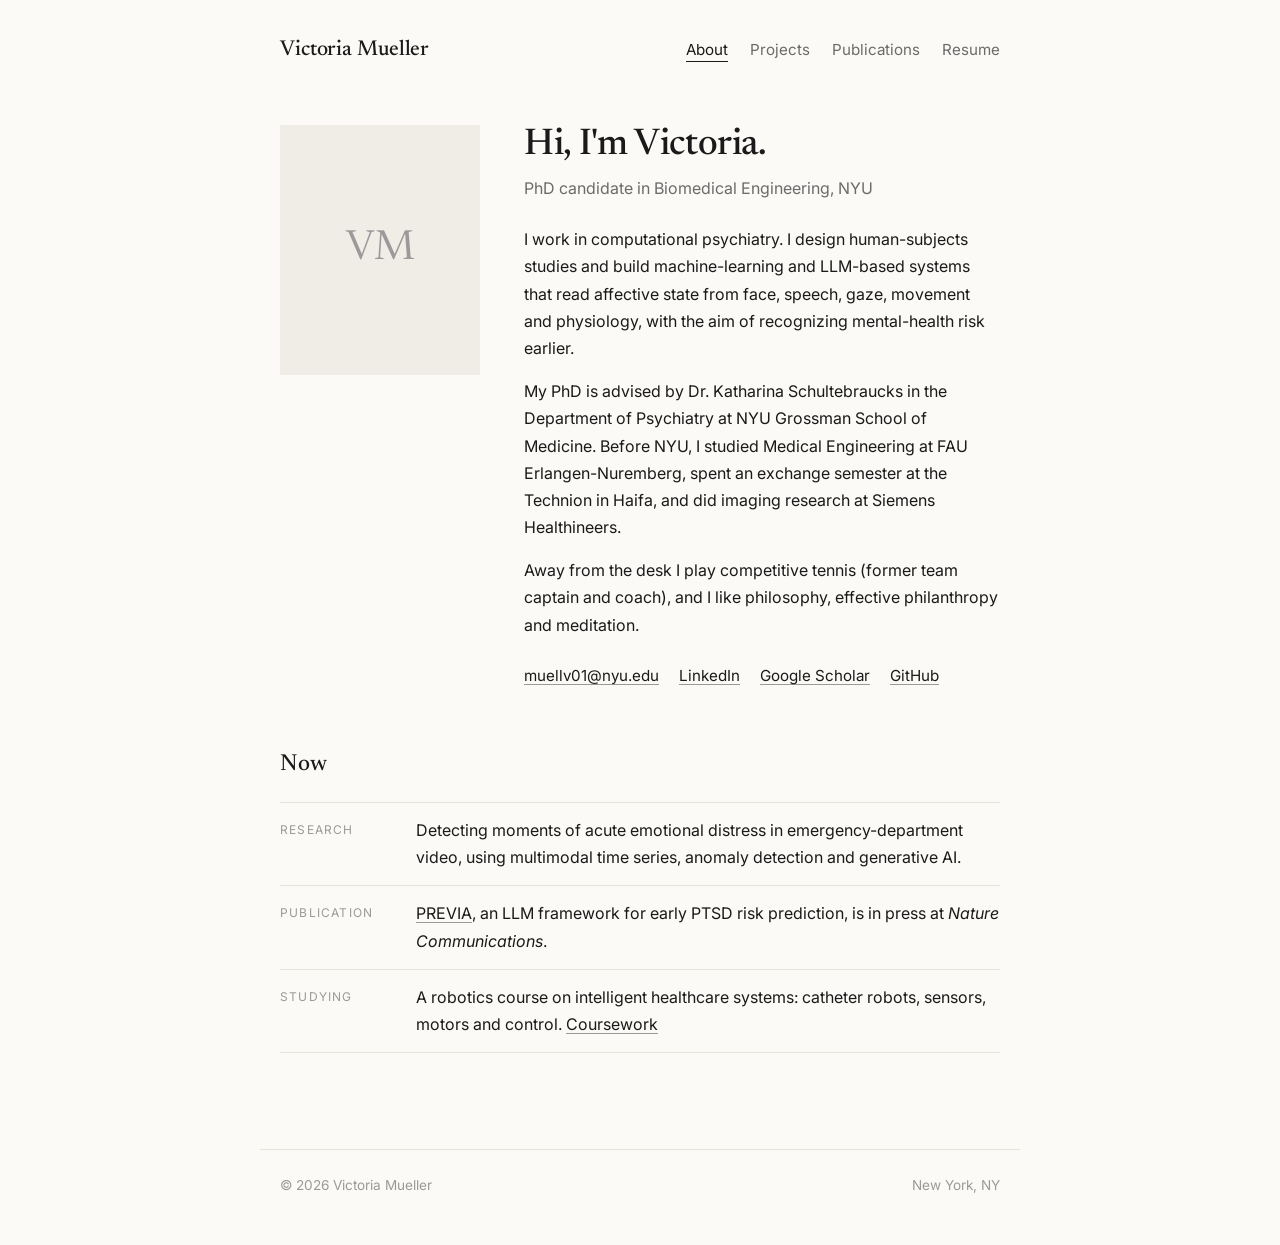
==== commit a5ab0685: "Split site into About, Projects, Publications and Resume pages with plain design Co-Authored-By: Cla" ====
--- a/index.html
+++ b/index.html
@@ -4,375 +4,60 @@
 <meta charset="utf-8">
 <meta name="viewport" content="width=device-width, initial-scale=1">
 <title>Victoria Mueller</title>
-<meta name="description" content="Victoria Mueller — PhD candidate in Biomedical Engineering at NYU. Computational psychiatry, machine learning, and multimodal sensing.">
+<meta name="description" content="Victoria Mueller — PhD candidate in Biomedical Engineering at NYU, working on computational psychiatry and machine learning.">
 <link rel="preconnect" href="https://fonts.googleapis.com">
 <link rel="preconnect" href="https://fonts.gstatic.com" crossorigin>
-<link href="https://fonts.googleapis.com/css2?family=Inter:wght@400;500;600&family=Source+Serif+4:opsz,wght@8..60,600;8..60,700&display=swap" rel="stylesheet">
-<style>
-  :root {
-    --purple: #57068c;
-    --purple-dark: #330662;
-    --purple-soft: #f4edf9;
-    --purple-line: #e3d4ef;
-    --text: #1f1d24;
-    --muted: #5f5b68;
-    --line: #ece8f0;
-    --bg: #ffffff;
-    --serif: "Source Serif 4", Georgia, "Times New Roman", serif;
-    --sans: "Inter", -apple-system, BlinkMacSystemFont, "Segoe UI", Roboto, Helvetica, Arial, sans-serif;
-  }
-  * { box-sizing: border-box; }
-  html { scroll-behavior: smooth; }
-  body {
-    margin: 0;
-    background: var(--bg);
-    color: var(--text);
-    font: 16.5px/1.65 var(--sans);
-    -webkit-font-smoothing: antialiased;
-  }
-  a { color: var(--purple); }
-  .wrap { max-width: 860px; margin: 0 auto; padding: 0 20px; }
-
-  /* Top bar */
-  .topbar {
-    position: sticky; top: 0; z-index: 10;
-    background: rgba(255,255,255,.92);
-    backdrop-filter: blur(8px);
-    -webkit-backdrop-filter: blur(8px);
-    border-bottom: 1px solid var(--line);
-  }
-  .topbar .wrap { display: flex; align-items: center; justify-content: space-between; height: 56px; gap: 16px; }
-  .brand { font-family: var(--serif); font-weight: 700; font-size: 1.1rem; color: var(--purple); text-decoration: none; white-space: nowrap; }
-  .topbar nav { display: flex; gap: 20px; overflow-x: auto; scrollbar-width: none; }
-  .topbar nav::-webkit-scrollbar { display: none; }
-  .topbar nav a { color: var(--muted); text-decoration: none; font-size: .9rem; font-weight: 500; white-space: nowrap; }
-  .topbar nav a:hover { color: var(--purple); }
-
-  /* Hero */
-  .hero {
-    background: linear-gradient(160deg, var(--purple-soft) 0%, #ffffff 70%);
-    border-bottom: 1px solid var(--line);
-  }
-  .hero .wrap { display: flex; align-items: center; gap: 40px; padding-top: 64px; padding-bottom: 56px; }
-  .photo {
-    flex: 0 0 176px; width: 176px; height: 176px; border-radius: 50%;
-    overflow: hidden; position: relative;
-    background: linear-gradient(135deg, var(--purple) 0%, #8a3fc0 100%);
-    box-shadow: 0 0 0 6px #fff, 0 10px 30px rgba(87, 6, 140, .18);
-    display: flex; align-items: center; justify-content: center;
-  }
-  .photo span { color: #fff; font-family: var(--serif); font-size: 3.4rem; font-weight: 600; letter-spacing: .02em; }
-  .photo img { position: absolute; inset: 0; width: 100%; height: 100%; object-fit: cover; }
-  .eyebrow { margin: 0 0 6px; font-size: .8rem; font-weight: 600; letter-spacing: .12em; text-transform: uppercase; color: var(--purple); }
-  h1 { margin: 0; font-family: var(--serif); font-size: 2.9rem; line-height: 1.1; color: var(--purple-dark); }
-  .lede { margin: 14px 0 0; font-size: 1.12rem; color: var(--muted); max-width: 34em; }
-  .links { margin-top: 22px; display: flex; flex-wrap: wrap; gap: 10px; }
-  .btn {
-    display: inline-flex; align-items: center; gap: 7px;
-    padding: 8px 15px; border-radius: 999px;
-    font-size: .9rem; font-weight: 500; text-decoration: none;
-    border: 1px solid var(--purple-line); background: #fff; color: var(--purple);
-    transition: background .15s, border-color .15s;
-  }
-  .btn:hover { background: var(--purple-soft); border-color: var(--purple); }
-  .btn.primary { background: var(--purple); color: #fff; border-color: var(--purple); }
-  .btn.primary:hover { background: var(--purple-dark); }
-  .btn svg { width: 15px; height: 15px; fill: currentColor; flex: none; }
-
-  /* Sections */
-  section { padding: 52px 0 8px; scroll-margin-top: 64px; }
-  h2 {
-    margin: 0 0 22px; font-family: var(--serif); font-size: 1.65rem; color: var(--purple-dark);
-    display: flex; align-items: center; gap: 14px;
-  }
-  h2::after { content: ""; flex: 1; height: 1px; background: var(--line); }
-  p { margin: 0 0 14px; }
-  .about p { font-size: 1.04rem; }
-
-  /* Research */
-  .research { display: grid; gap: 14px; grid-template-columns: 1fr; }
-  @media (min-width: 680px) { .research { grid-template-columns: 1fr 1fr; } }
-  .r-item { padding: 18px 20px; border-radius: 12px; background: var(--purple-soft); }
-  .r-item h3 { margin: 0 0 6px; font-size: 1rem; color: var(--purple-dark); }
-  .r-item p { margin: 0; font-size: .93rem; color: var(--muted); }
-
-  /* Publications */
-  .featured {
-    position: relative; padding: 24px 24px 22px; border-radius: 14px;
-    background: linear-gradient(135deg, var(--purple) 0%, #6f1fa8 100%); color: #fff;
-    margin-bottom: 26px;
-  }
-  .featured .tag {
-    display: inline-block; font-size: .72rem; font-weight: 600; letter-spacing: .1em; text-transform: uppercase;
-    background: rgba(255,255,255,.18); padding: 4px 10px; border-radius: 999px; margin-bottom: 12px;
-  }
-  .featured h3 { margin: 0 0 8px; font-family: var(--serif); font-size: 1.3rem; line-height: 1.3; }
-  .featured p { margin: 0; color: rgba(255,255,255,.85); font-size: .95rem; }
-  .featured .venue { margin-top: 12px; font-weight: 600; color: #fff; }
-  .pubs { list-style: none; margin: 0; padding: 0; }
-  .pubs li { padding: 14px 0; border-bottom: 1px solid var(--line); }
-  .pubs li:last-child { border-bottom: 0; }
-  .pubs .title { font-weight: 600; color: var(--text); text-decoration: none; }
-  a.title:hover { color: var(--purple); text-decoration: underline; }
-  .pubs .meta { display: block; font-size: .88rem; color: var(--muted); margin-top: 2px; }
-  .pubs .meta b { color: var(--purple); font-weight: 600; }
-  .me { text-decoration: underline; text-underline-offset: 2px; }
-  .more { margin-top: 14px; font-size: .92rem; }
-
-  /* Robotics */
-  .note { color: var(--muted); margin-bottom: 20px; }
-  .cards { display: grid; gap: 16px; grid-template-columns: 1fr; }
-  @media (min-width: 680px) { .cards { grid-template-columns: repeat(3, 1fr); } }
-  .card {
-    border: 1px solid var(--line); border-radius: 12px; padding: 20px;
-    background: #fff; transition: box-shadow .2s, transform .2s;
-  }
-  .card:hover { box-shadow: 0 8px 24px rgba(87, 6, 140, .10); transform: translateY(-2px); }
-  .card .num { font-family: var(--serif); font-size: .9rem; font-weight: 700; color: var(--purple); }
-  .card h3 { margin: 4px 0 8px; font-size: 1.02rem; line-height: 1.3; }
-  .card p { margin: 0 0 6px; font-size: .9rem; color: var(--muted); }
-
-  /* Skills */
-  .skill-group { margin-bottom: 18px; }
-  .skill-group h3 { margin: 0 0 8px; font-size: .82rem; font-weight: 600; letter-spacing: .08em; text-transform: uppercase; color: var(--muted); }
-  .chips { list-style: none; padding: 0; margin: 0; display: flex; flex-wrap: wrap; gap: 8px; }
-  .chips li { background: var(--purple-soft); color: var(--purple-dark); padding: 5px 12px; border-radius: 999px; font-size: .88rem; }
-
-  /* Awards */
-  .awards { list-style: none; padding: 0; margin: 0; }
-  .awards li { display: flex; gap: 16px; padding: 10px 0; border-bottom: 1px solid var(--line); }
-  .awards li:last-child { border-bottom: 0; }
-  .awards .yr { flex: 0 0 44px; color: var(--purple); font-weight: 600; font-size: .92rem; }
-
-  /* Contact */
-  .contact-box {
-    margin-top: 4px; padding: 28px; border-radius: 14px; background: var(--purple-soft); text-align: center;
-  }
-  .contact-box p { color: var(--muted); }
-  .contact-box .links { justify-content: center; }
-
-  footer { margin-top: 56px; padding: 24px 0 40px; border-top: 1px solid var(--line); color: var(--muted); font-size: .85rem; text-align: center; }
-
-  @media (max-width: 640px) {
-    .hero .wrap { flex-direction: column; align-items: flex-start; gap: 24px; padding-top: 40px; padding-bottom: 40px; }
-    .photo { flex-basis: 128px; width: 128px; height: 128px; }
-    .photo span { font-size: 2.5rem; }
-    h1 { font-size: 2.2rem; }
-    .topbar nav { gap: 14px; }
-    .brand { display: none; }
-    .featured { padding: 20px; }
-  }
-</style>
+<link href="https://fonts.googleapis.com/css2?family=Inter:wght@400;500;600&family=Newsreader:opsz,wght@6..72,400;6..72,500&display=swap" rel="stylesheet">
+<link rel="stylesheet" href="style.css">
 </head>
 <body>
-  <header class="topbar">
+  <header class="site-header">
     <div class="wrap">
-      <a class="brand" href="#top">Victoria Mueller</a>
-      <nav>
-        <a href="#about">About</a>
-        <a href="#research">Research</a>
-        <a href="#publications">Publications</a>
-        <a href="#robotics">Robotics</a>
-        <a href="#skills">Skills</a>
-        <a href="#contact">Contact</a>
+      <a class="site-name" href="index.html">Victoria Mueller</a>
+      <nav class="site-nav">
+        <a href="index.html" aria-current="page">About</a>
+        <a href="projects.html">Projects</a>
+        <a href="publications.html">Publications</a>
+        <a href="resume.html">Resume</a>
       </nav>
     </div>
   </header>
 
-  <div class="hero" id="top">
-    <div class="wrap">
-      <div class="photo">
+  <main class="wrap">
+    <div class="about">
+      <div class="portrait">
         <span aria-hidden="true">VM</span>
-        <!-- Put your photo in this folder as photo.jpg and it appears here automatically -->
-        <img src="photo.jpg" alt="Portrait of Victoria Mueller" onerror="this.remove()">
+        <!-- Save your photo as images/photo.jpg and it replaces the initials -->
+        <img src="images/photo.jpg" alt="Portrait of Victoria Mueller" onerror="this.remove()">
       </div>
       <div>
-        <p class="eyebrow">PhD Candidate · Biomedical Engineering · NYU</p>
-        <h1>Victoria Mueller</h1>
-        <p class="lede">I build machine-learning and LLM-based systems that read affective state from face, speech, gaze, movement and physiology, toward earlier detection of mental-health risk.</p>
-        <div class="links">
-          <a class="btn primary" href="mailto:muellv01@nyu.edu">
-            <svg viewBox="0 0 24 24" aria-hidden="true"><path d="M3 5h18a1 1 0 0 1 1 1v12a1 1 0 0 1-1 1H3a1 1 0 0 1-1-1V6a1 1 0 0 1 1-1zm9 7.2L4 7.4V17h16V7.4l-8 4.8zM5.2 7 12 11l6.8-4H5.2z"/></svg>
-            Email
-          </a>
-          <a class="btn" href="https://www.linkedin.com/in/victoria-Mueller-114929235/" target="_blank" rel="noopener">
-            <svg viewBox="0 0 24 24" aria-hidden="true"><path d="M4.98 3.5a2.5 2.5 0 1 1 0 5 2.5 2.5 0 0 1 0-5zM3 9.5h4v11H3v-11zm7 0h3.8v1.6h.1c.5-1 1.8-2 3.8-2 4 0 4.8 2.6 4.8 6v5.4h-4v-4.8c0-1.2 0-2.6-1.6-2.6s-1.9 1.2-1.9 2.5v4.9h-4v-11z"/></svg>
-            LinkedIn
-          </a>
-          <a class="btn" href="https://scholar.google.com/citations?user=6Rv_WroAAAAJ" target="_blank" rel="noopener">
-            <svg viewBox="0 0 24 24" aria-hidden="true"><path d="M12 3 1 9l11 6 9-4.9V17h2V9L12 3zm-6.6 9.9V17c0 1.7 3 4 6.6 4s6.6-2.3 6.6-4v-4.1L12 16.5l-6.6-3.6z"/></svg>
-            Google Scholar
-          </a>
-          <a class="btn" href="https://github.com/VictoriaMuellerNYU" target="_blank" rel="noopener">
-            <svg viewBox="0 0 24 24" aria-hidden="true"><path d="M12 2a10 10 0 0 0-3.2 19.5c.5.1.7-.2.7-.5v-1.7c-2.8.6-3.4-1.3-3.4-1.3-.5-1.2-1.1-1.5-1.1-1.5-.9-.6.1-.6.1-.6 1 .1 1.5 1 1.5 1 .9 1.6 2.4 1.1 2.9.8.1-.7.4-1.1.6-1.3-2.2-.3-4.6-1.1-4.6-5 0-1.1.4-2 1-2.7-.1-.3-.4-1.3.1-2.7 0 0 .8-.3 2.8 1a9.6 9.6 0 0 1 5 0c1.9-1.3 2.8-1 2.8-1 .5 1.4.2 2.4.1 2.7.6.7 1 1.6 1 2.7 0 3.9-2.3 4.7-4.6 5 .4.3.7.9.7 1.9V21c0 .3.2.6.7.5A10 10 0 0 0 12 2z"/></svg>
-            GitHub
-          </a>
+        <h1>Hi, I'm Victoria.</h1>
+        <p class="role">PhD candidate in Biomedical Engineering, NYU</p>
+        <p>I work in computational psychiatry. I design human-subjects studies and build machine-learning and LLM-based systems that read affective state from face, speech, gaze, movement and physiology, with the aim of recognizing mental-health risk earlier.</p>
+        <p>My PhD is advised by Dr. Katharina Schultebraucks in the Department of Psychiatry at NYU Grossman School of Medicine. Before NYU, I studied Medical Engineering at FAU Erlangen-Nuremberg, spent an exchange semester at the Technion in Haifa, and did imaging research at Siemens Healthineers.</p>
+        <p>Away from the desk I play competitive tennis (former team captain and coach), and I like philosophy, effective philanthropy and meditation.</p>
+        <div class="about-links">
+          <a href="mailto:muellv01@nyu.edu">muellv01@nyu.edu</a>
+          <a href="https://www.linkedin.com/in/victoria-Mueller-114929235/" target="_blank" rel="noopener">LinkedIn</a>
+          <a href="https://scholar.google.com/citations?user=6Rv_WroAAAAJ" target="_blank" rel="noopener">Google Scholar</a>
+          <a href="https://github.com/VictoriaMuellerNYU" target="_blank" rel="noopener">GitHub</a>
         </div>
       </div>
     </div>
-  </div>
 
-  <main class="wrap">
-    <section id="about" class="about">
-      <h2>About</h2>
-      <p>I'm a PhD candidate in Biomedical Engineering at NYU Tandon, advised by Dr. Katharina Schultebraucks at the NYU Grossman School of Medicine, Department of Psychiatry. My research sits in computational psychiatry: I design human-subjects studies and build models that turn multimodal behavioral and physiological time series into signals of stress, distress and mental-health risk.</p>
-      <p>Before NYU, I studied Medical Engineering at FAU Erlangen-Nuremberg (B.Sc. and M.Sc.), spent an Erasmus+ semester at the Technion in Haifa, and worked on SPECT imaging research at Siemens Healthineers. This semester I'm also taking a course on robotics in healthcare, from catheter robots to sensors, motors and control.</p>
-      <p>Outside the lab I play competitive tennis (former team captain and coach), and I'm interested in philosophy, effective philanthropy and meditation.</p>
-    </section>
-
-    <section id="research">
-      <h2>Research</h2>
-      <div class="research">
-        <div class="r-item">
-          <h3>LLMs for PTSD risk prediction</h3>
-          <p>PREVIA, a multi-LLM framework that predicts early PTSD risk from patients' spoken trauma narratives in the emergency department.</p>
-        </div>
-        <div class="r-item">
-          <h3>Detecting acute distress in video</h3>
-          <p>Multimodal behavioral time series, anomaly detection and generative AI to find moments of acute emotional distress in real-world ED recordings.</p>
-        </div>
-        <div class="r-item">
-          <h3>Physiology meets behavior</h3>
-          <p>ECG, EDA and respiration recording in two NIH-funded studies, linking physiological stress responses to face, voice, movement and gaze.</p>
-        </div>
-        <div class="r-item">
-          <h3>Passive sensing &amp; suicide risk</h3>
-          <p>Modeling suicidal ideation from passive-sensing time-series data in a post-psychiatric-discharge cohort, with clinical partners.</p>
-        </div>
-      </div>
-    </section>
-
-    <section id="publications">
-      <h2>Publications</h2>
-      <div class="featured">
-        <span class="tag">Featured · First author</span>
-        <h3>PREVIA: A Clinically-Informed Multi-Model LLM Framework for Early PTSD Risk Prediction from ED Trauma Narratives</h3>
-        <p>Mueller V., [...], Oermann E.K., Wall S.P., Schultebraucks K.</p>
-        <p class="venue">Nature Communications · in press, 2026</p>
-      </div>
-      <ul class="pubs">
-        <li>
-          <span class="title">Diagnostic Accuracy of LLMs and 2,114 Clinicians on a Multilingual ICD-11 Psychiatric Benchmark</span>
-          <span class="meta"><span class="me">Mueller V.</span>, Reed G.M., De Choudhury M., Keeley J.W., Cho K., Schultebraucks K., Malgaroli M. · <b>The Lancet Digital Health</b>, under review (2026)</span>
-        </li>
-        <li>
-          <a class="title" href="https://www.jmir.org/2026/1/e87049" target="_blank" rel="noopener">Detection of Microbehavior Intervals for Predicting Mental Health: Clinically Relevant and Advanced Multimodal Temporal Analysis</a>
-          <span class="meta">Gershov S., [...], <span class="me">Mueller V.</span>, [...], Wall S.P., Schultebraucks K. · <b>J Med Internet Res</b> (2026)</span>
-        </li>
-        <li>
-          <span class="title">Bouncing back from stress: objective markers of expressive flexibility and resilience in emergency healthcare workers using computer vision</span>
-          <span class="meta">Hilberdink C., Zhao Y., [...], <span class="me">Mueller V.</span>, [...], Schultebraucks K. · <b>NPP—Digital Psychiatry and Neuroscience</b> (2026)</span>
-        </li>
-        <li>
-          <a class="title" href="https://doi.org/10.1016/j.psyneuen.2025.107560" target="_blank" rel="noopener">Multimodal stress assessment: Connecting task-related changes in self-reported stress, salivary biomarkers, heart rate, and facial expressions</a>
-          <span class="meta">Ringgold V., [...], <span class="me">Mueller V.</span>, [...], Shields G.S., Rohleder N. · <b>Psychoneuroendocrinology</b> 180 (2025)</span>
-        </li>
-        <li>
-          <a class="title" href="https://doi.org/10.1038/s41598-024-59043-1" target="_blank" rel="noopener">Machine learning-based detection of acute psychosocial stress from body posture and movements</a>
-          <span class="meta">Richer R., [...], <span class="me">Mueller V.</span>, [...], Eskofier B., Rohleder N. · <b>Scientific Reports</b> 14, 8251 (2024)</span>
-        </li>
-        <li>
-          <a class="title" href="https://ieeexplore.ieee.org/abstract/document/9926835" target="_blank" rel="noopener">Stroop Competition: A Social-Evaluative Stroop Test for Acute Stress Induction</a>
-          <span class="meta"><span class="me">Mueller V.</span>, Richer R., [...], Eskofier B., Rohleder N. · <b>IEEE-EMBS BHI</b> (2022)</span>
-        </li>
-        <li>
-          <a class="title" href="https://doi.org/10.1145/3530796" target="_blank" rel="noopener">Eye Tracking-Based Stress Classification of Athletes in Virtual Reality</a>
-          <span class="meta">Stoeve M., [...], <span class="me">Mueller V.</span>, [...], Eskofier B. · <b>Proc. ACM Comput. Graph. Interact. Tech.</b> 5(2) (2022)</span>
-        </li>
-      </ul>
-      <p class="more">Full list on <a href="https://scholar.google.com/citations?user=6Rv_WroAAAAJ" target="_blank" rel="noopener">Google Scholar</a>.</p>
-    </section>
-
-    <section id="robotics">
-      <h2>Currently: Robotics</h2>
-      <p class="note">This semester I'm taking BE-GY 6353, Intelligent Healthcare Systems and Technologies, a course on robots for cardiac and neurovascular catheter procedures. Selected coursework:</p>
-      <div class="cards">
-        <article class="card">
-          <span class="num">01</span>
-          <h3>IMU Orientation Lab</h3>
-          <p>Connected an IM948 IMU over USB and measured roll, pitch and yaw with the accelerometer and gyroscope.</p>
-          <p>Identified gimbal lock near 90° pitch and explained why heading needs a magnetometer.</p>
-        </article>
-        <article class="card">
-          <span class="num">02</span>
-          <h3>Cardiac Catheter Procedures</h3>
-          <p>Compared PCI, TAVR, TMVR and AF ablation by clinical target, access route and device.</p>
-          <p>Named the main technical challenge of each and the degrees of freedom a robot must control.</p>
-        </article>
-        <article class="card">
-          <span class="num">03</span>
-          <h3>Neurovascular Robot Actuation</h3>
-          <p>Calculated roller speeds, gear ratios and DC motor torque for a catheter-driving robot.</p>
-          <p>Set a 30 mA current limit to keep catheter force at or below 0.30 N, and explained its limits.</p>
-        </article>
-      </div>
-    </section>
-
-    <section id="skills">
-      <h2>Skills</h2>
-      <div class="skill-group">
-        <h3>Machine learning &amp; AI</h3>
-        <ul class="chips">
-          <li>Deep learning (PyTorch, TensorFlow)</li><li>scikit-learn</li><li>LLM systems &amp; generative AI</li>
-          <li>Anomaly detection</li><li>NLP</li><li>Statistical modeling</li>
-        </ul>
-      </div>
-      <div class="skill-group">
-        <h3>Time series &amp; multimodal sensing</h3>
-        <ul class="chips">
-          <li>Time-series signal processing</li><li>Facial video</li><li>Speech &amp; voice prosody</li><li>Eye tracking &amp; VR</li>
-          <li>Motion capture</li><li>ECG, EDA, respiration (BIOPAC)</li><li>rPPG</li><li>Passive sensing</li>
-        </ul>
-      </div>
-      <div class="skill-group">
-        <h3>Research</h3>
-        <ul class="chips">
-          <li>Human-subjects study design</li><li>Stress induction (TSST, Stroop)</li><li>Clinical collaborations</li><li>Human vs. AI evaluation</li>
-        </ul>
-      </div>
-      <div class="skill-group">
-        <h3>Engineering</h3>
-        <ul class="chips">
-          <li>Python</li><li>JavaScript / React</li><li>R</li><li>SQL</li><li>Linux</li><li>HPC / SLURM</li><li>Git</li>
-        </ul>
-      </div>
-      <div class="skill-group">
-        <h3>Robotics coursework</h3>
-        <ul class="chips">
-          <li>IMU sensors</li><li>DC motors &amp; encoders</li><li>PID control</li><li>Catheter robotics</li>
-        </ul>
-      </div>
-      <div class="skill-group">
-        <h3>Languages</h3>
-        <ul class="chips">
-          <li>German (native)</li><li>English (fluent)</li><li>Spanish (B1)</li><li>French (A2)</li>
-        </ul>
-      </div>
-    </section>
-
-    <section id="awards">
-      <h2>Awards</h2>
-      <ul class="awards">
-        <li><span class="yr">2025</span><span>One of three NYU nominees, university-wide, for the Apple Scholars in AI/ML PhD Fellowship</span></li>
-        <li><span class="yr">2025</span><span>ISPNE Early Career Scholar Award</span></li>
-        <li><span class="yr">2024</span><span>Best Poster Prize, Psychology &amp; Brain Conference (400+ submissions)</span></li>
-        <li><span class="yr">2023</span><span>Top 10 Finalist, ZEISS Women Award Digital &amp; IT</span></li>
-        <li><span class="yr">2023</span><span>DAAD IFI Scholarship</span></li>
-      </ul>
-    </section>
-
-    <section id="contact">
-      <h2>Contact</h2>
-      <div class="contact-box">
-        <p>I'm happy to talk about research, collaborations and opportunities.</p>
-        <div class="links">
-          <a class="btn primary" href="mailto:muellv01@nyu.edu">muellv01@nyu.edu</a>
-          <a class="btn" href="https://www.linkedin.com/in/victoria-Mueller-114929235/" target="_blank" rel="noopener">LinkedIn</a>
-        </div>
-      </div>
-    </section>
+    <h2>Now</h2>
+    <ul class="now">
+      <li><span class="label">Research</span><span>Detecting moments of acute emotional distress in emergency-department video, using multimodal time series, anomaly detection and generative AI.</span></li>
+      <li><span class="label">Publication</span><span><a href="publications.html">PREVIA</a>, an LLM framework for early PTSD risk prediction, is in press at <em>Nature Communications</em>.</span></li>
+      <li><span class="label">Studying</span><span>A robotics course on intelligent healthcare systems: catheter robots, sensors, motors and control. <a href="projects.html#coursework">Coursework</a></span></li>
+    </ul>
   </main>
 
-  <footer>© 2026 Victoria Mueller · New York, NY</footer>
+  <footer class="site-footer">
+    <div class="wrap">
+      <span>© 2026 Victoria Mueller</span>
+      <span>New York, NY</span>
+    </div>
+  </footer>
 </body>
 </html>
--- a/style.css
+++ b/style.css
@@ -0,0 +1,118 @@
+/* Plain, quiet design: off-white paper, near-black ink, one muted accent. */
+:root {
+  --paper: #fbfaf7;
+  --ink: #1a1a1a;
+  --muted: #6b6b6b;
+  --faint: #9a9a9a;
+  --line: #e6e3dc;
+  --tile: #f0ede6;
+  --accent: #2f5d50;
+  --sans: "Inter", -apple-system, BlinkMacSystemFont, "Segoe UI", Helvetica, Arial, sans-serif;
+  --serif: "Newsreader", Georgia, "Times New Roman", serif;
+}
+* { box-sizing: border-box; }
+html { -webkit-text-size-adjust: 100%; }
+body {
+  margin: 0;
+  background: var(--paper);
+  color: var(--ink);
+  font: 16px/1.7 var(--sans);
+  -webkit-font-smoothing: antialiased;
+}
+a { color: inherit; text-decoration-color: var(--faint); text-underline-offset: 3px; }
+a:hover { color: var(--accent); text-decoration-color: var(--accent); }
+img { display: block; max-width: 100%; }
+.wrap { max-width: 760px; margin: 0 auto; padding: 0 20px; }
+
+/* Header */
+.site-header .wrap {
+  display: flex; flex-wrap: wrap; align-items: baseline; justify-content: space-between;
+  gap: 8px 24px; padding-top: 32px; padding-bottom: 32px;
+}
+.site-name { font-family: var(--serif); font-size: 1.35rem; font-weight: 500; text-decoration: none; letter-spacing: -.005em; }
+.site-name:hover { color: var(--ink); }
+.site-nav { display: flex; flex-wrap: wrap; gap: 4px 22px; font-size: .95rem; }
+.site-nav a { text-decoration: none; color: var(--muted); }
+.site-nav a:hover { color: var(--ink); }
+.site-nav a[aria-current="page"] { color: var(--ink); text-decoration: underline; text-decoration-color: var(--ink); text-underline-offset: 6px; }
+
+/* Type */
+h1 { font-family: var(--serif); font-weight: 500; font-size: 2.3rem; line-height: 1.15; letter-spacing: -.01em; margin: 24px 0 12px; }
+h2 { font-family: var(--serif); font-weight: 500; font-size: 1.45rem; margin: 56px 0 18px; }
+h3 { font-size: 1rem; font-weight: 600; margin: 0; line-height: 1.4; }
+p { margin: 0 0 16px; }
+.intro { color: var(--muted); font-size: 1.05rem; max-width: 36em; margin-bottom: 40px; }
+.label { font-size: .75rem; letter-spacing: .1em; text-transform: uppercase; color: var(--faint); }
+
+/* About */
+.about { display: grid; grid-template-columns: 200px 1fr; gap: 44px; align-items: start; margin-top: 24px; }
+.portrait {
+  width: 200px; aspect-ratio: 4 / 5; background: var(--tile); position: relative; overflow: hidden;
+  display: flex; align-items: center; justify-content: center;
+}
+.portrait span { font-family: var(--serif); font-size: 2.6rem; color: var(--faint); }
+.portrait img { position: absolute; inset: 0; width: 100%; height: 100%; object-fit: cover; }
+.about h1 { margin-top: 0; }
+.about .role { color: var(--muted); margin: -4px 0 24px; }
+.about-links { display: flex; flex-wrap: wrap; gap: 6px 20px; margin-top: 24px; font-size: .95rem; }
+.now { list-style: none; padding: 0; margin: 0; border-top: 1px solid var(--line); }
+.now li { display: grid; grid-template-columns: 120px 1fr; gap: 16px; padding: 14px 0; border-bottom: 1px solid var(--line); }
+.now .label { padding-top: 3px; }
+
+/* Covers & thumbnails: real images, or a plain drawn placeholder */
+.cover { aspect-ratio: 16 / 10; background: var(--tile); overflow: hidden; position: relative; }
+.cover img { width: 100%; height: 100%; object-fit: cover; object-position: top left; }
+.cover svg { position: absolute; inset: 0; width: 100%; height: 100%; }
+.cover svg * { vector-effect: non-scaling-stroke; }
+
+/* Projects */
+.filter { margin: -16px 0 32px; font-size: .9rem; color: var(--muted); }
+.projects { display: grid; grid-template-columns: 1fr 1fr; gap: 48px 32px; }
+.project .cover { margin-bottom: 16px; }
+.project .label { display: block; margin-bottom: 4px; }
+.project h3 { font-size: 1.05rem; margin-bottom: 6px; }
+.project p { color: var(--muted); font-size: .94rem; margin: 0; }
+.project .more { display: inline-block; margin-top: 8px; font-size: .9rem; }
+
+/* Publications */
+.pubs { list-style: none; margin: 0; padding: 0; }
+.pub { display: grid; grid-template-columns: 148px 1fr; gap: 24px; padding: 26px 0; border-top: 1px solid var(--line); }
+.pub:last-child { border-bottom: 1px solid var(--line); }
+.pub .cover { aspect-ratio: 4 / 3; }
+.pub .cover .venue { display: none; }
+.pub h3 { font-weight: 600; margin-bottom: 4px; }
+.pub .authors { color: var(--muted); font-size: .9rem; margin: 0 0 4px; }
+.pub .authors u { text-decoration-color: var(--ink); color: var(--ink); }
+.pub .where { font-size: .9rem; margin: 0; }
+.pub .where em { font-style: italic; }
+.badge { display: inline-block; font-size: .72rem; letter-spacing: .06em; text-transform: uppercase; color: var(--accent); margin-left: 8px; }
+
+/* Resume */
+.cv-section { display: grid; grid-template-columns: 150px 1fr; gap: 24px; padding: 28px 0; border-top: 1px solid var(--line); }
+.cv-section > .label { padding-top: 4px; }
+.cv-item { margin-bottom: 22px; }
+.cv-item:last-child { margin-bottom: 0; }
+.cv-head { display: flex; flex-wrap: wrap; justify-content: space-between; gap: 0 16px; }
+.cv-head .when { color: var(--faint); font-size: .88rem; white-space: nowrap; }
+.cv-sub { color: var(--muted); font-size: .93rem; margin: 0 0 6px; }
+.cv-item ul { margin: 6px 0 0; padding-left: 18px; font-size: .93rem; }
+.cv-item li { margin-bottom: 4px; }
+.cv-plain { margin: 0; font-size: .93rem; }
+.cv-plain + .cv-plain { margin-top: 8px; }
+
+/* Footer */
+.site-footer { margin-top: 96px; }
+.site-footer .wrap { padding-top: 24px; padding-bottom: 48px; border-top: 1px solid var(--line); color: var(--faint); font-size: .85rem; display: flex; flex-wrap: wrap; justify-content: space-between; gap: 8px; }
+.site-footer a { color: var(--muted); }
+
+@media (max-width: 640px) {
+  .site-header .wrap { padding-top: 24px; padding-bottom: 20px; }
+  h1 { font-size: 1.9rem; }
+  .about { grid-template-columns: 1fr; gap: 24px; }
+  .portrait { width: 140px; }
+  .now li { grid-template-columns: 1fr; gap: 2px; }
+  .projects { grid-template-columns: 1fr; gap: 40px; }
+  .pub { grid-template-columns: 96px 1fr; gap: 16px; }
+  .pub .cover .venue { display: none; }
+  .cv-section { grid-template-columns: 1fr; gap: 12px; }
+}
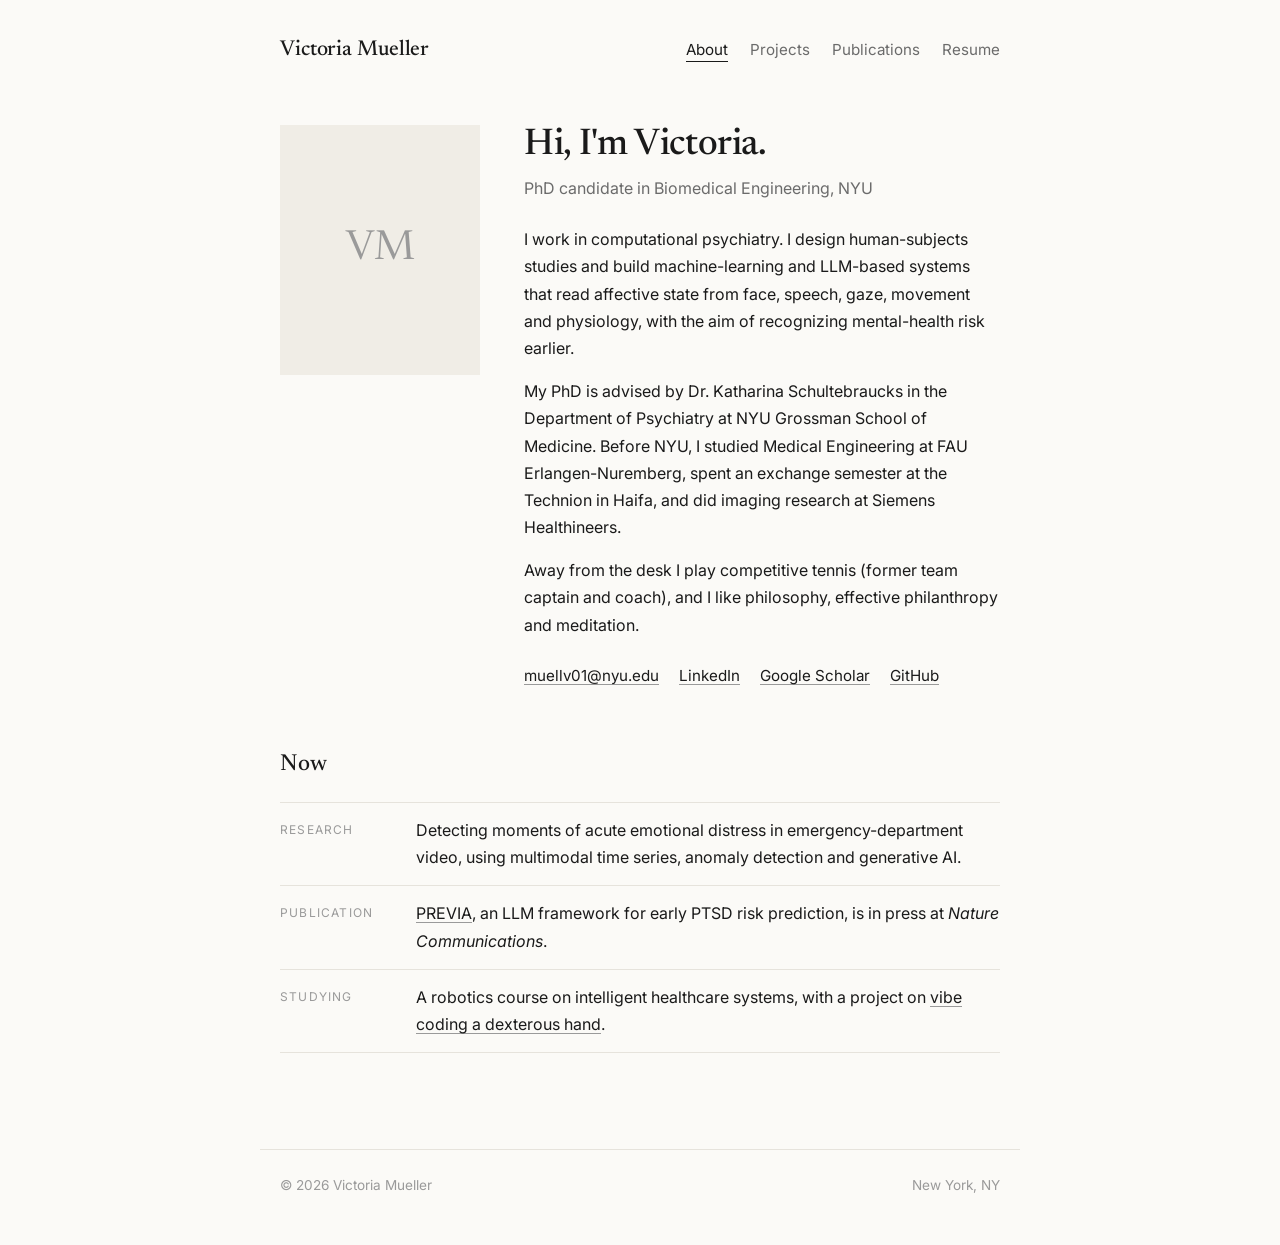
==== commit 171d3445: "Replace robotics homework with Dexterous Hand project placeholder Co-Authored-By: Claude Opus 5.5 <n" ====
--- a/index.html
+++ b/index.html
@@ -49,7 +49,7 @@
     <ul class="now">
       <li><span class="label">Research</span><span>Detecting moments of acute emotional distress in emergency-department video, using multimodal time series, anomaly detection and generative AI.</span></li>
       <li><span class="label">Publication</span><span><a href="publications.html">PREVIA</a>, an LLM framework for early PTSD risk prediction, is in press at <em>Nature Communications</em>.</span></li>
-      <li><span class="label">Studying</span><span>A robotics course on intelligent healthcare systems: catheter robots, sensors, motors and control. <a href="projects.html#coursework">Coursework</a></span></li>
+      <li><span class="label">Studying</span><span>A robotics course on intelligent healthcare systems, with a project on <a href="projects.html#coursework">vibe coding a dexterous hand</a>.</span></li>
     </ul>
   </main>
 
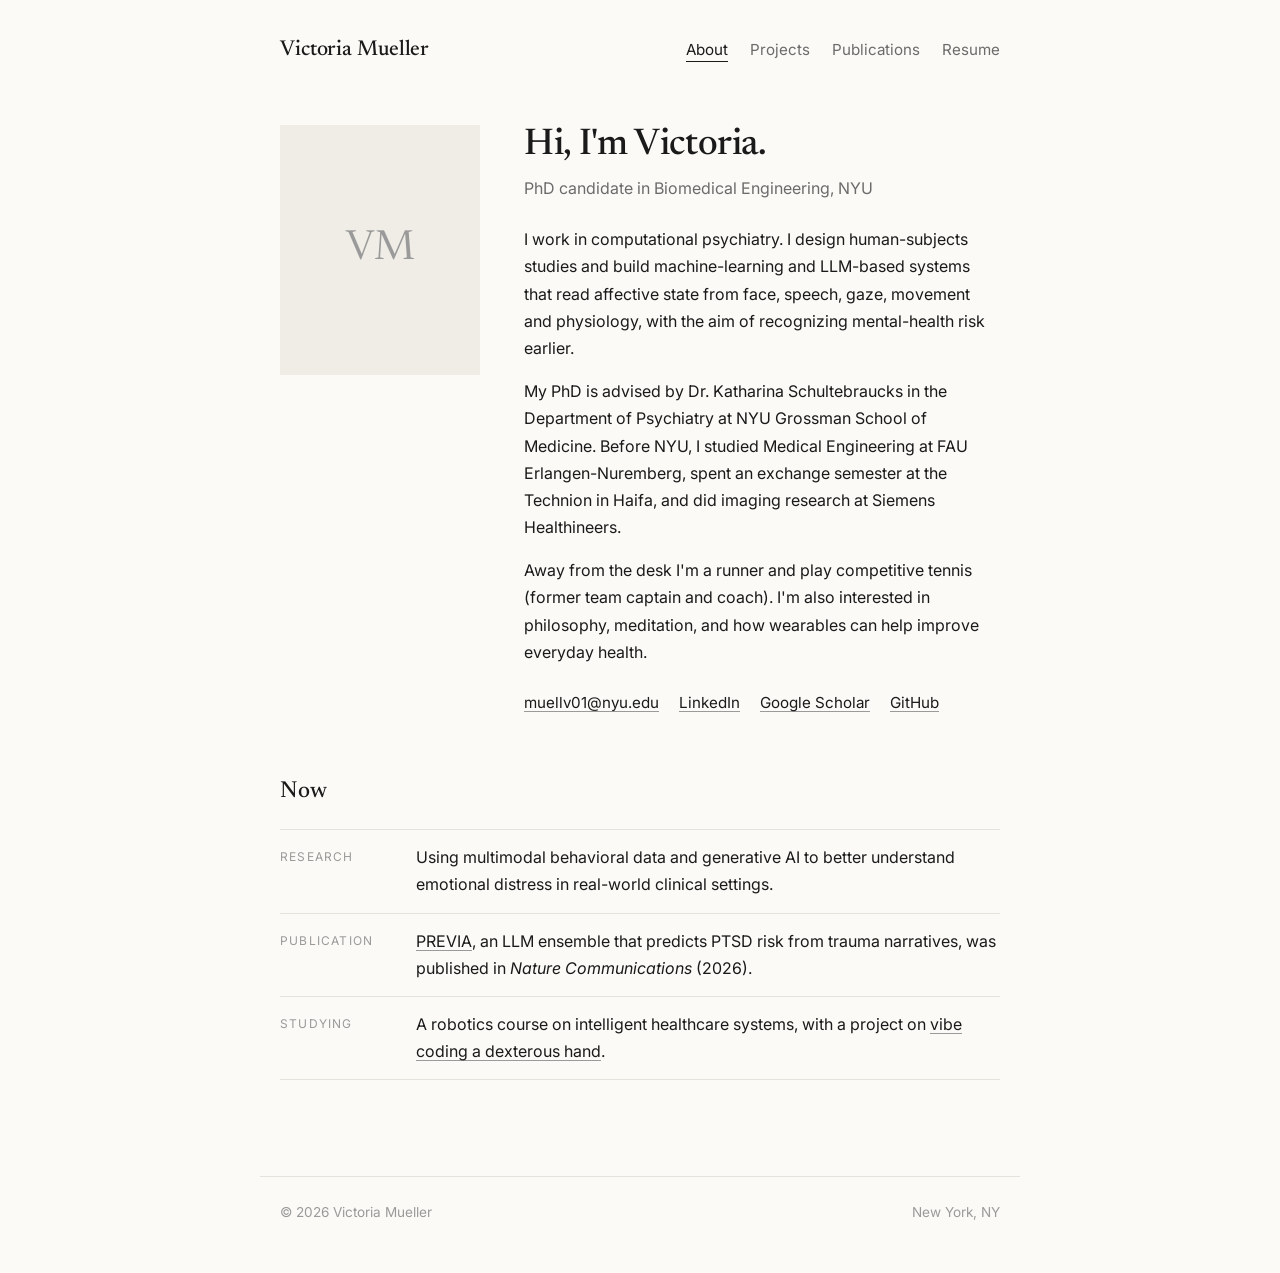
==== commit ede8f6ab: "Update About, project paper links, publications and resume Co-Authored-By: Claude Opus 5.5 <noreply@" ====
--- a/index.html
+++ b/index.html
@@ -35,7 +35,7 @@
         <p class="role">PhD candidate in Biomedical Engineering, NYU</p>
         <p>I work in computational psychiatry. I design human-subjects studies and build machine-learning and LLM-based systems that read affective state from face, speech, gaze, movement and physiology, with the aim of recognizing mental-health risk earlier.</p>
         <p>My PhD is advised by Dr. Katharina Schultebraucks in the Department of Psychiatry at NYU Grossman School of Medicine. Before NYU, I studied Medical Engineering at FAU Erlangen-Nuremberg, spent an exchange semester at the Technion in Haifa, and did imaging research at Siemens Healthineers.</p>
-        <p>Away from the desk I play competitive tennis (former team captain and coach), and I like philosophy, effective philanthropy and meditation.</p>
+        <p>Away from the desk I'm a runner and play competitive tennis (former team captain and coach). I'm also interested in philosophy, meditation, and how wearables can help improve everyday health.</p>
         <div class="about-links">
           <a href="mailto:muellv01@nyu.edu">muellv01@nyu.edu</a>
           <a href="https://www.linkedin.com/in/victoria-Mueller-114929235/" target="_blank" rel="noopener">LinkedIn</a>
@@ -47,8 +47,8 @@
 
     <h2>Now</h2>
     <ul class="now">
-      <li><span class="label">Research</span><span>Detecting moments of acute emotional distress in emergency-department video, using multimodal time series, anomaly detection and generative AI.</span></li>
-      <li><span class="label">Publication</span><span><a href="publications.html">PREVIA</a>, an LLM framework for early PTSD risk prediction, is in press at <em>Nature Communications</em>.</span></li>
+      <li><span class="label">Research</span><span>Using multimodal behavioral data and generative AI to better understand emotional distress in real-world clinical settings.</span></li>
+      <li><span class="label">Publication</span><span><a href="https://www.nature.com/articles/s41467-026-78768-3" target="_blank" rel="noopener">PREVIA</a>, an LLM ensemble that predicts PTSD risk from trauma narratives, was published in <em>Nature Communications</em> (2026).</span></li>
       <li><span class="label">Studying</span><span>A robotics course on intelligent healthcare systems, with a project on <a href="projects.html#coursework">vibe coding a dexterous hand</a>.</span></li>
     </ul>
   </main>
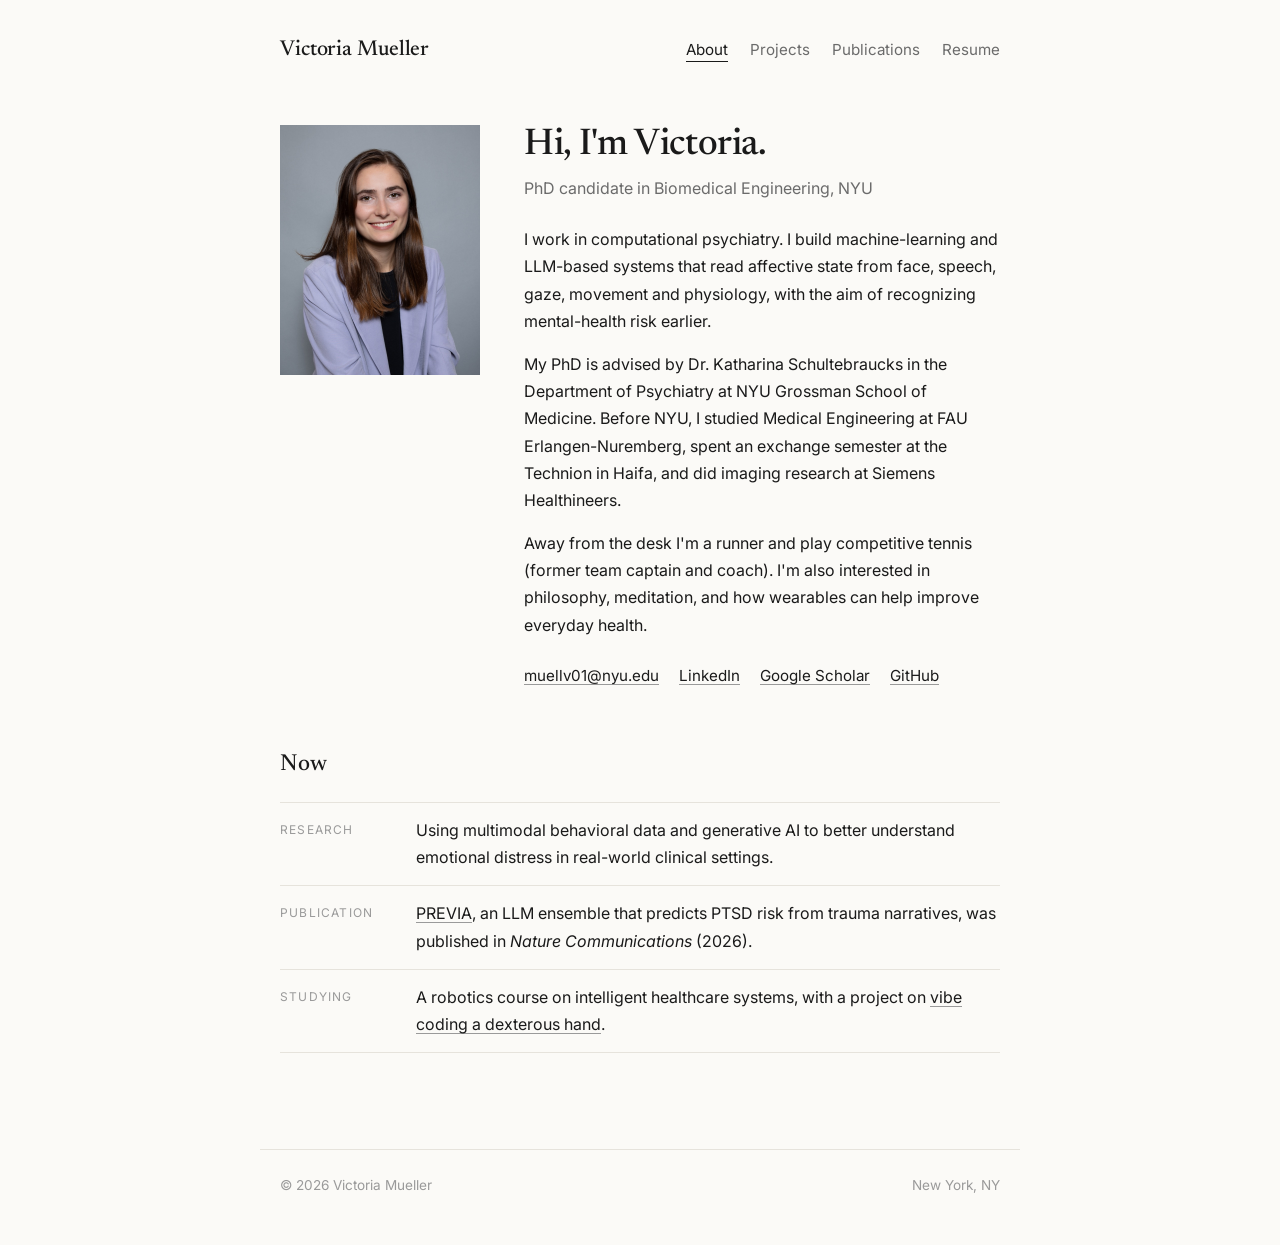
==== commit 9633f3d8: "Trim intro sentence Co-Authored-By: Claude Opus 5.5 <noreply@anthropic.com>" ====
--- a/index.html
+++ b/index.html
@@ -33,7 +33,7 @@
       <div>
         <h1>Hi, I'm Victoria.</h1>
         <p class="role">PhD candidate in Biomedical Engineering, NYU</p>
-        <p>I work in computational psychiatry. I design human-subjects studies and build machine-learning and LLM-based systems that read affective state from face, speech, gaze, movement and physiology, with the aim of recognizing mental-health risk earlier.</p>
+        <p>I work in computational psychiatry. I build machine-learning and LLM-based systems that read affective state from face, speech, gaze, movement and physiology, with the aim of recognizing mental-health risk earlier.</p>
         <p>My PhD is advised by Dr. Katharina Schultebraucks in the Department of Psychiatry at NYU Grossman School of Medicine. Before NYU, I studied Medical Engineering at FAU Erlangen-Nuremberg, spent an exchange semester at the Technion in Haifa, and did imaging research at Siemens Healthineers.</p>
         <p>Away from the desk I'm a runner and play competitive tennis (former team captain and coach). I'm also interested in philosophy, meditation, and how wearables can help improve everyday health.</p>
         <div class="about-links">
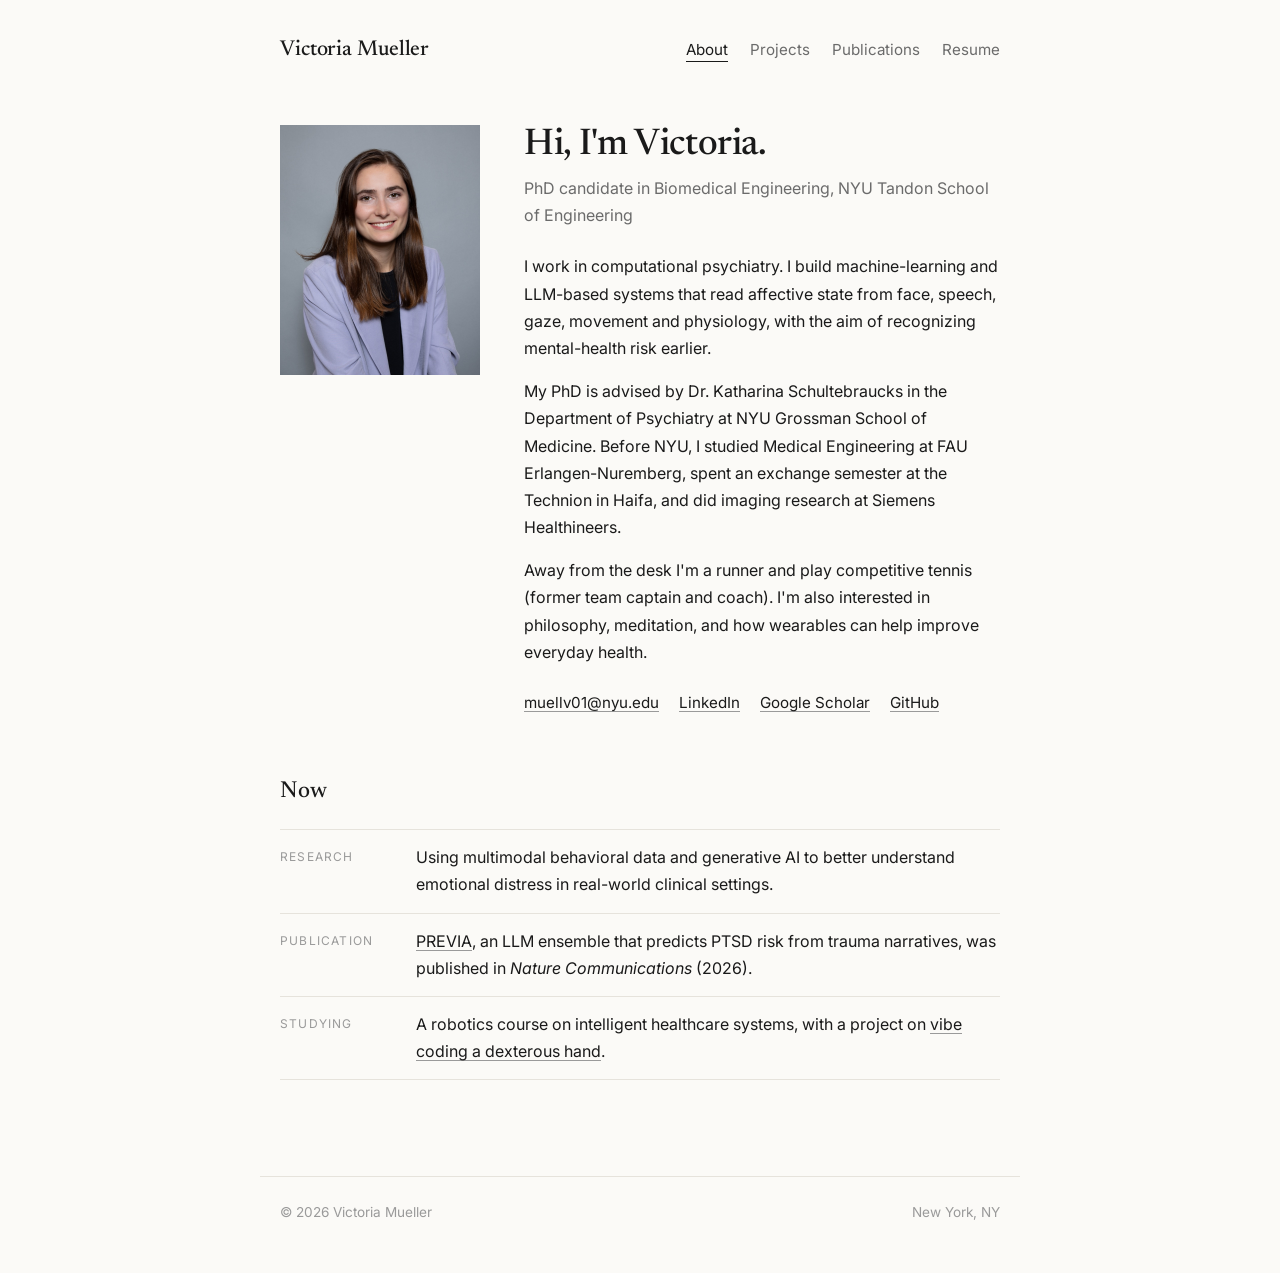
==== commit 94f8f098: "Mention NYU Tandon School of Engineering Co-Authored-By: Claude Opus 5.5 <noreply@anthropic.com>" ====
--- a/index.html
+++ b/index.html
@@ -4,7 +4,7 @@
 <meta charset="utf-8">
 <meta name="viewport" content="width=device-width, initial-scale=1">
 <title>Victoria Mueller</title>
-<meta name="description" content="Victoria Mueller — PhD candidate in Biomedical Engineering at NYU, working on computational psychiatry and machine learning.">
+<meta name="description" content="Victoria Mueller — PhD candidate in Biomedical Engineering at NYU Tandon School of Engineering, working on computational psychiatry and machine learning.">
 <link rel="preconnect" href="https://fonts.googleapis.com">
 <link rel="preconnect" href="https://fonts.gstatic.com" crossorigin>
 <link href="https://fonts.googleapis.com/css2?family=Inter:wght@400;500;600&family=Newsreader:opsz,wght@6..72,400;6..72,500&display=swap" rel="stylesheet">
@@ -32,7 +32,7 @@
       </div>
       <div>
         <h1>Hi, I'm Victoria.</h1>
-        <p class="role">PhD candidate in Biomedical Engineering, NYU</p>
+        <p class="role">PhD candidate in Biomedical Engineering, NYU Tandon School of Engineering</p>
         <p>I work in computational psychiatry. I build machine-learning and LLM-based systems that read affective state from face, speech, gaze, movement and physiology, with the aim of recognizing mental-health risk earlier.</p>
         <p>My PhD is advised by Dr. Katharina Schultebraucks in the Department of Psychiatry at NYU Grossman School of Medicine. Before NYU, I studied Medical Engineering at FAU Erlangen-Nuremberg, spent an exchange semester at the Technion in Haifa, and did imaging research at Siemens Healthineers.</p>
         <p>Away from the desk I'm a runner and play competitive tennis (former team captain and coach). I'm also interested in philosophy, meditation, and how wearables can help improve everyday health.</p>
